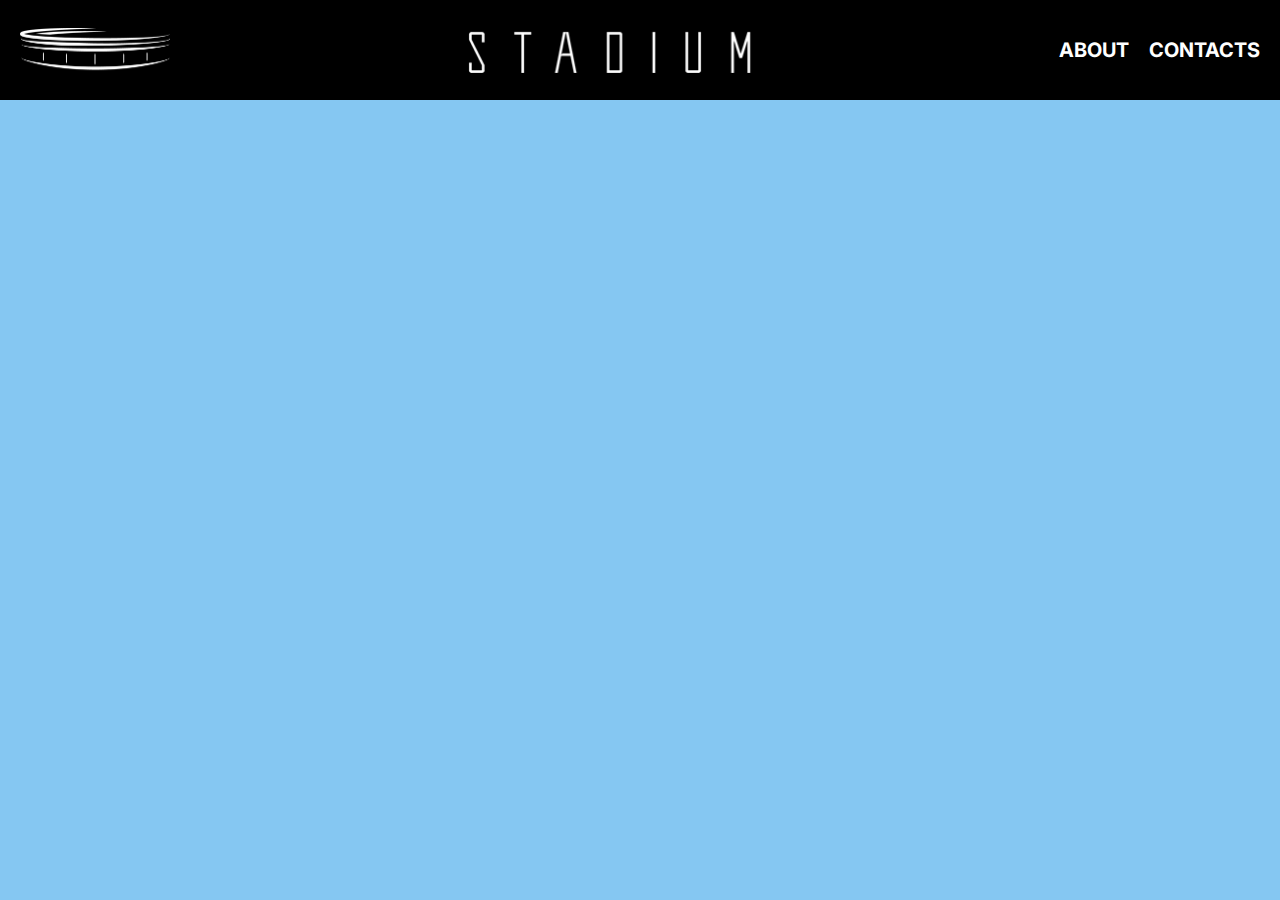
==== code/index.html @ 89558040 "v0.1" ====
<!DOCTYPE html>
<html lang="en">
<head>
    <meta charset="UTF-8">
    <meta name="viewport" content="width=device-width, initial-scale=1.0">

    <!-- CSS link -->
    <link rel="stylesheet" href="index.css">
    <link rel="stylesheet" href="structuredbar.css">

    <!-- google font -->
    <link rel="preconnect" href="https://fonts.googleapis.com">
    <link rel="preconnect" href="https://fonts.gstatic.com" crossorigin>
    <link href="https://fonts.googleapis.com/css2?family=Inter&display=swap" rel="stylesheet">

    <title>Landing Proget</title>

</head>
<body>

    <!-- HEADER + NAVBAR -->
    <header>
        <nav>
            <div class="wrapper">

                <!-- logo -->
                <div class="logo">
                    <img src="../images/stadium-logo.png" alt="Brand Logo">
                </div>

                <!-- brand name -->
                <div class="brand-name">
                    <img src="../images/stadium-title.png" alt="Brand Name">
                </div>

                <!-- menu -->
                <div class="menu">
                    <ul>
                        <li><a target="_blank" href="about.html">ABOUT</a></li>
                        <li><a target="_blank" href="contacts.html">CONTACTS</a></li>
                    </ul>

                </div>

            </div>
        </nav>   
    </header>
    
</body>
</html>
---- code/structuredbar.css ----
/* -- CSS Reset -- */

*{
    margin: 0;
    padding: 0;
    box-sizing: border-box;
}

/* link default */
a{
    text-decoration: none;
}

/* body default */
body{
    /* text */
    font-family: 'Inter', sans-serif;

    /* background */
    background-color: #85C7F2;
}



/* -- UTILITIES -- */

.wrapper{
    /* dimension */
    height: 100px;
    max-width: 1400px;
    margin: 0 auto;

    /* border */
    /* border: 2px solid black; */
}


/* -- HEADER + NAVBAR -- */


nav{
    /* background */
    background-color: #000;

    /* text */
    font-weight: bold;
    font-size: 20px;
    color: #D1D1D1;

}

nav .wrapper{
    /* margin and padding */
    padding-left: 20px;
    padding-right: 20px;

    /* display */
    display: flex;
    justify-content: space-between;
    align-items: center;
}

nav .logo img{
    /* dimesnion */
    height: 50px;
    width: 150px;
    /* margin */
    margin-top: 10px;
}

nav .brand-name img{
    /* dimesnion */
    height: 50px;
}

nav .menu ul{
    /* display */
    display: flex;
    gap: 20px;
}

nav .menu ul li{
    /* style */
    list-style: none; 
}


/* navbar menu-link style */
nav .menu ul li a{
    /* style */
    color: #FFF;
}

nav .menu ul li a:hover{
    color: #D1D1D1;
    text-decoration: underline;
}
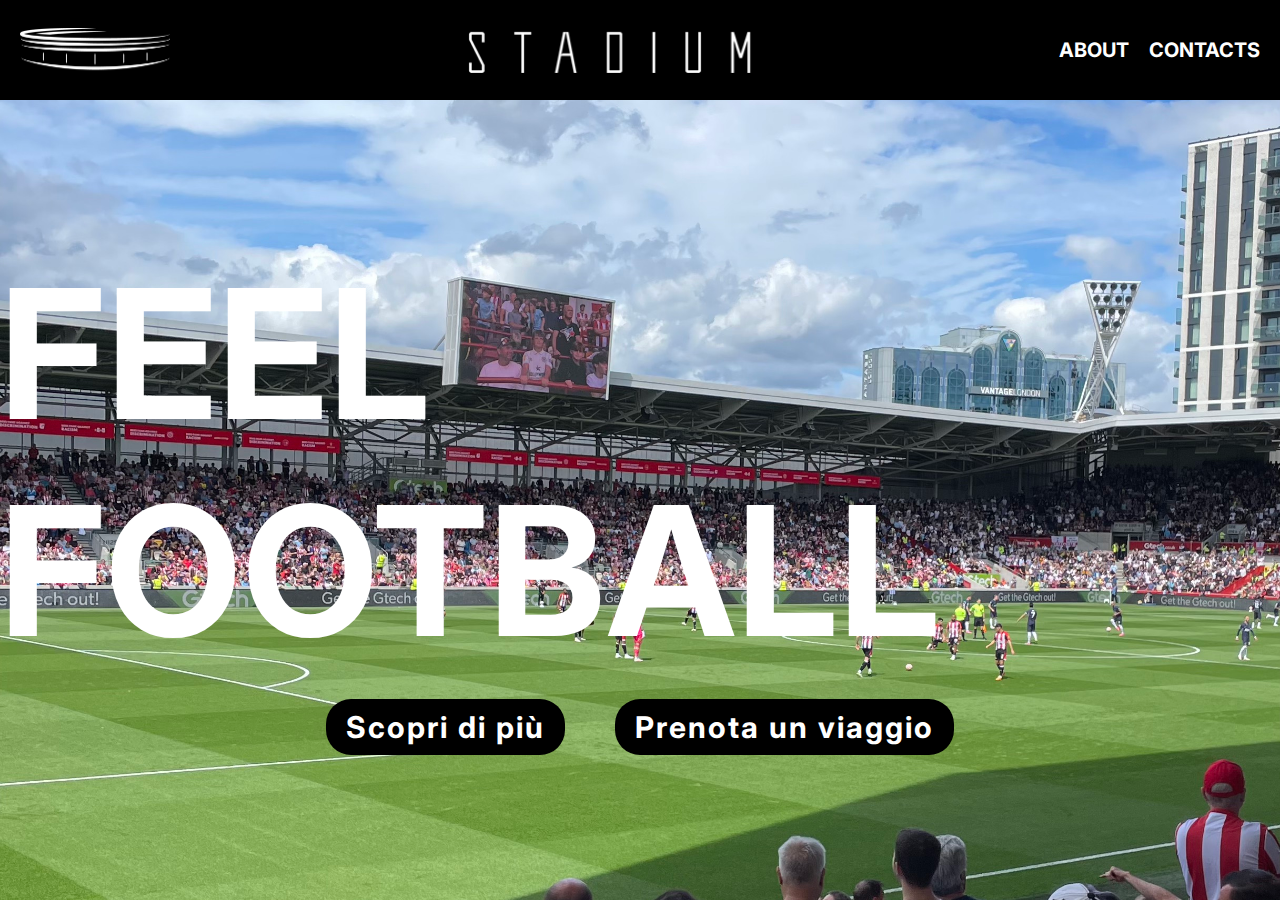
==== commit 325972c8: "v1.0" ====
--- a/code/index.html
+++ b/code/index.html
@@ -45,6 +45,27 @@
             </div>
         </nav>   
     </header>
+
+    <!-- JUMBO SECTION -->
+    <section class="jumbo">
+        <div class="CTA">
+
+            <!-- title -->
+            <h1>FEEL FOOTBALL</h1>
+            <!-- buttons -->
+            <div class="btns">
+                <div class="btn-type1">
+                    <a href="#discover-more">Scopri di più</a>
+                </div>
+                <div class="btn-type2">
+                    <a target="_blank" href="contacts.html">Prenota un viaggio</a>
+                </div>
+            </div>
+                
+        </div>
+    
+    </section>
+    
     
 </body>
 </html>--- a/code/index.css
+++ b/code/index.css
@@ -0,0 +1,46 @@
+/* -- JUMBO SECTION -- */
+.jumbo{
+    /* dimension */
+    height: calc(100vh - 100px);
+
+    /* display */
+    display: flex;
+    justify-content: center;
+    align-items: center;
+
+    /* text */
+    color: #FFF;
+    font-size: 90px;
+    font-weight: bolder;
+    letter-spacing: 2px;
+    
+
+    /* background */
+    background-image: url("../images/jumbo-background.jpeg");
+    background-position: center;
+    background-repeat: no-repeat;
+    background-size: cover;
+
+}
+
+.jumbo .CTA{
+
+    /* display */
+    display: flex;
+    justify-content: center;
+    align-items: center;
+    flex-direction: column;
+    gap: 20px;
+
+}
+
+.jumbo .CTA .btns .btn-type1, .jumbo .CTA .btns .btn-type2{
+    /* animation */
+    transition: transform .2s;
+}
+
+.jumbo .CTA .btns .btn-type1:hover, .jumbo .CTA .btns .btn-type2:hover{
+    background-color: #000;
+    transform: scale(1.2);
+}
+
--- a/code/structuredbar.css
+++ b/code/structuredbar.css
@@ -9,6 +9,7 @@
 /* link default */
 a{
     text-decoration: none;
+    color: #FFF;
 }
 
 /* body default */
@@ -17,7 +18,7 @@
     font-family: 'Inter', sans-serif;
 
     /* background */
-    background-color: #85C7F2;
+    background-color: #DBDBDB;
 }
 
 
@@ -26,7 +27,6 @@
 
 .wrapper{
     /* dimension */
-    height: 100px;
     max-width: 1400px;
     margin: 0 auto;
 
@@ -34,22 +34,55 @@
     /* border: 2px solid black; */
 }
 
+.btns{
+    /* display */
+    display: flex;
+    justify-content: center;
+    align-items: center;
+    gap: 50px;
+}
+
+.btn-type1, .btn-type2{
+    /* margin + padding */
+    padding: 10px 20px;
+
+    /* text */
+    font-size: 30px;
+    font-weight: bold;
+    color: #FFF;
+
+    /* background */
+    background-color: #000;
+
+    /* style */
+    border-radius: 25px;
+    cursor: pointer;
+
+    
+}
+
 
 /* -- HEADER + NAVBAR -- */
 
 
 nav{
+    /* dimension */
+    height: 100px;
+
     /* background */
     background-color: #000;
 
     /* text */
     font-weight: bold;
     font-size: 20px;
-    color: #D1D1D1;
+    color: #FFF;
 
 }
 
 nav .wrapper{
+    /* dimension */
+    height: 100px;
+
     /* margin and padding */
     padding-left: 20px;
     padding-right: 20px;
@@ -89,6 +122,7 @@
 nav .menu ul li a{
     /* style */
     color: #FFF;
+
 }
 
 nav .menu ul li a:hover{
@@ -100,3 +134,5 @@
 
 
 
+
+
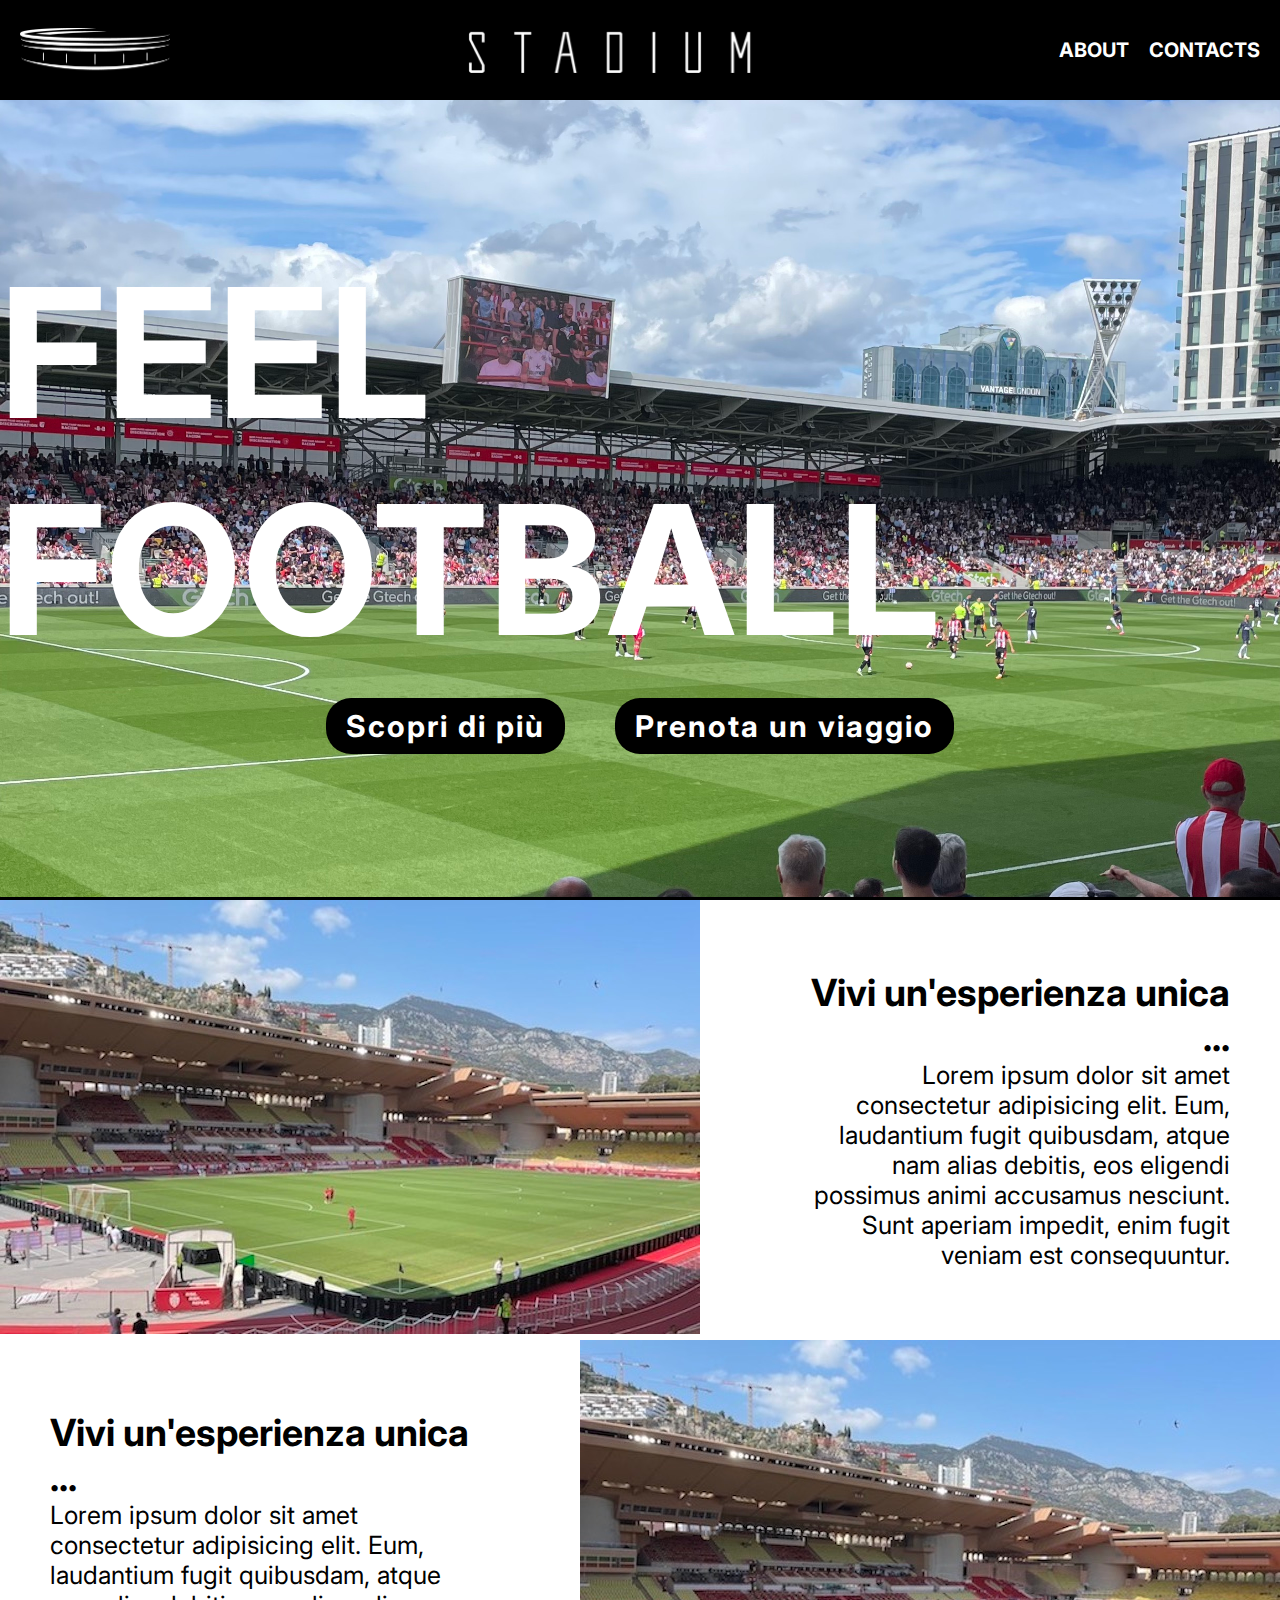
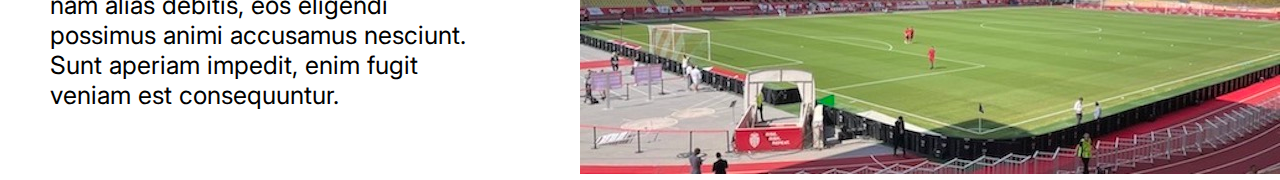
==== commit 114c472c: "v2.0" ====
--- a/code/index.html
+++ b/code/index.html
@@ -5,8 +5,8 @@
     <meta name="viewport" content="width=device-width, initial-scale=1.0">
 
     <!-- CSS link -->
+    <link rel="stylesheet" href="structuredbar.css">
     <link rel="stylesheet" href="index.css">
-    <link rel="stylesheet" href="structuredbar.css">
 
     <!-- google font -->
     <link rel="preconnect" href="https://fonts.googleapis.com">
@@ -65,6 +65,41 @@
         </div>
     
     </section>
+
+    <!-- SECTION 1 -->
+    <section class="sec-1">
+        <div class="wrapper">
+            <!-- image -->
+            <div class="img">
+                <img src="../images/img-sec1.jpeg" alt="Stade Louis II, Monaco">
+            </div>
+            <!-- text -->
+            <div class="txt">
+                <h2>Vivi un'esperienza unica ...</h2>
+                Lorem ipsum dolor sit amet consectetur adipisicing elit. Eum, laudantium fugit quibusdam, atque nam alias debitis, eos eligendi possimus animi accusamus nesciunt. Sunt aperiam impedit, enim fugit veniam est consequuntur.
+                
+            </div>
+        </div>
+    </section>
+
+    <!-- SECTION 2 -->
+    <section class="sec-2">
+        <div class="wrapper">
+            <!-- image -->
+            <div class="img">
+                <img src="../images/img-sec1.jpeg" alt="Stade Louis II, Monaco">
+            </div>
+            <!-- text -->
+            <div class="txt">
+                <h2>Vivi un'esperienza unica ...</h2>
+                Lorem ipsum dolor sit amet consectetur adipisicing elit. Eum, laudantium fugit quibusdam, atque nam alias debitis, eos eligendi possimus animi accusamus nesciunt. Sunt aperiam impedit, enim fugit veniam est consequuntur.
+                
+            </div>
+        </div>
+    </section>
+    
+
+
     
     
 </body>
--- a/code/structuredbar.css
+++ b/code/structuredbar.css
@@ -22,7 +22,6 @@
 }
 
 
-
 /* -- UTILITIES -- */
 
 .wrapper{
@@ -33,6 +32,7 @@
     /* border */
     /* border: 2px solid black; */
 }
+
 
 .btns{
     /* display */
@@ -136,3 +136,5 @@
 
 
 
+
+
--- a/code/index.css
+++ b/code/index.css
@@ -1,7 +1,7 @@
 /* -- JUMBO SECTION -- */
 .jumbo{
     /* dimension */
-    height: calc(100vh - 100px);
+    height: calc(100vh - 100px); 
 
     /* display */
     display: flex;
@@ -20,6 +20,9 @@
     background-position: center;
     background-repeat: no-repeat;
     background-size: cover;
+
+    /* border */
+    border-bottom: 3px solid black;
 
 }
 
@@ -44,3 +47,37 @@
     transform: scale(1.2);
 }
 
+
+/* -- SECTION 1 -- */
+.sec-1 .wrapper, .sec-2 .wrapper{
+
+    /* display */
+    display: flex;
+    justify-content: space-between;
+    align-items: center;
+    gap: 50px;
+
+    /* background */
+    background-color: #FFF;
+
+    /* text */
+    font-size: 25px;
+
+}
+
+.sec-1 .wrapper .txt{
+    text-align: end;
+}
+
+.sec-1 .wrapper .txt, .sec-2 .wrapper .txt{
+    padding-right: 50px;
+    padding-left: 50px;
+}
+
+.sec-2 .wrapper{
+    /* display */
+    flex-direction: row-reverse;
+}
+
+
+
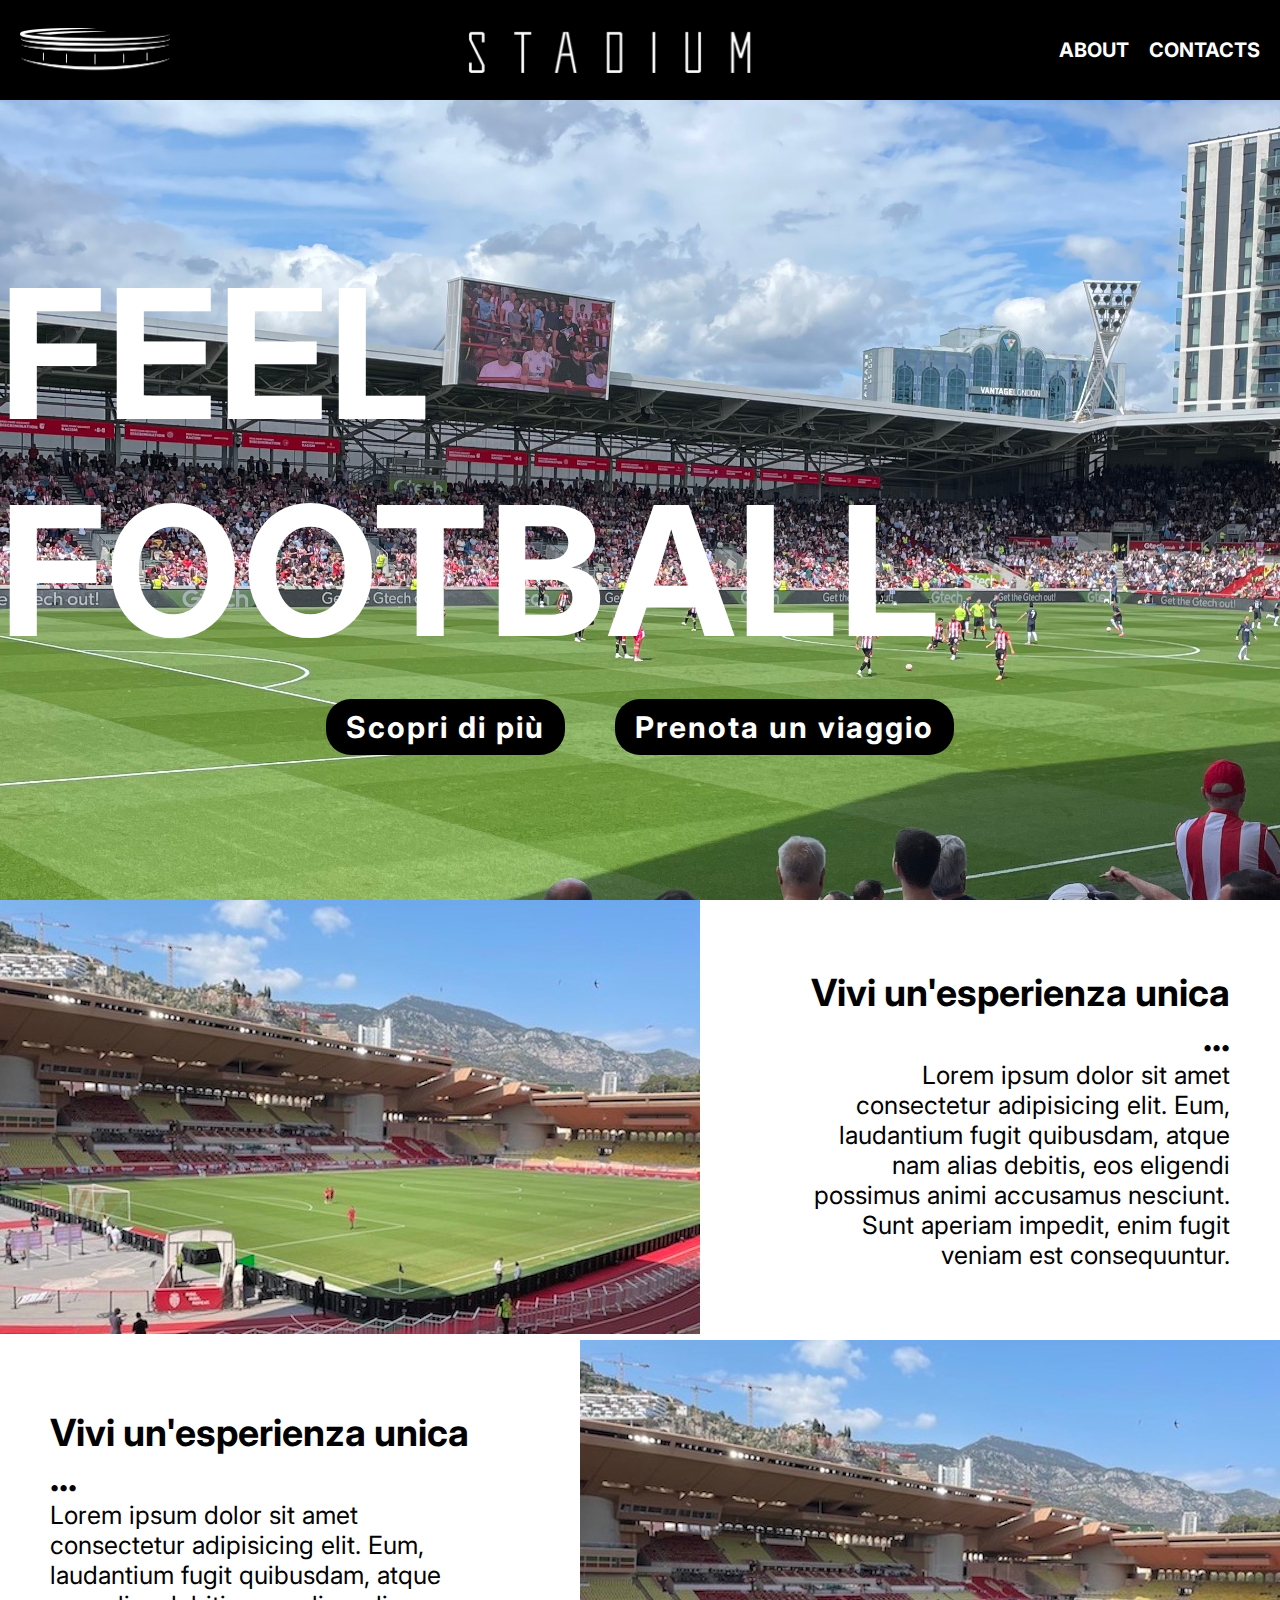
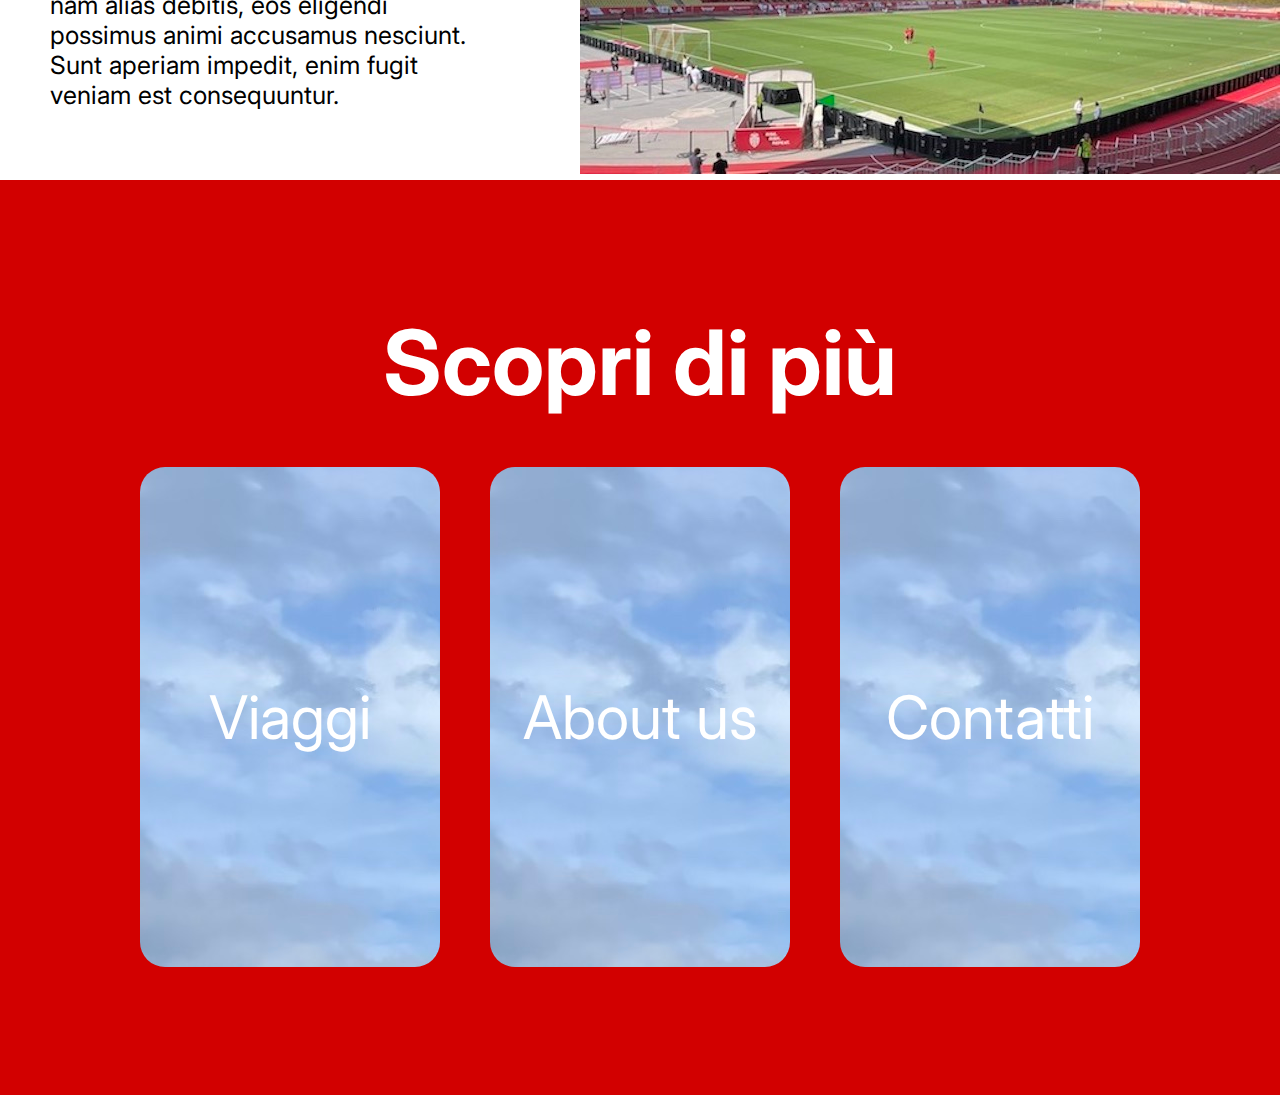
==== commit 886ec961: "v2.1" ====
--- a/code/index.html
+++ b/code/index.html
@@ -97,6 +97,22 @@
             </div>
         </div>
     </section>
+
+    <!-- DISCOVER MORE -->
+    <section id="discover-more">
+        <div class="wrapper">
+            <!-- title -->
+            <h2>Scopri di più</h2>
+            <!-- selection menu -->
+            <div class="menu">
+                <ul>
+                    <li><div class="btn-type3 box-1"><a href="">Viaggi</a></div></li>
+                    <li><div class="btn-type3 box-2"><a target="_blank" href="about.html">About us</a></div></li>
+                    <li><div class="btn-type3 box-3"><a target="_blank" href="contacts.html">Contatti</a></div></li>
+                </ul>
+            </div>
+        </div>
+    </section>
     
 
 
--- a/code/structuredbar.css
+++ b/code/structuredbar.css
@@ -57,9 +57,28 @@
     /* style */
     border-radius: 25px;
     cursor: pointer;
-
     
 }
+
+.btn-type3{
+    /* dimension */
+    height: 500px;
+    width: 300px;
+
+
+    /* display */
+    display: flex;
+    justify-content: center;
+    align-items: center;
+
+
+
+    /* style */
+    border-radius: 25px;
+    cursor: pointer;
+
+}
+
 
 
 /* -- HEADER + NAVBAR -- */
@@ -102,7 +121,7 @@
 }
 
 nav .brand-name img{
-    /* dimesnion */
+    /* dimension */
     height: 50px;
 }
 
--- a/code/index.css
+++ b/code/index.css
@@ -21,8 +21,6 @@
     background-repeat: no-repeat;
     background-size: cover;
 
-    /* border */
-    border-bottom: 3px solid black;
 
 }
 
@@ -48,7 +46,7 @@
 }
 
 
-/* -- SECTION 1 -- */
+/* -- SECTION  -- */
 .sec-1 .wrapper, .sec-2 .wrapper{
 
     /* display */
@@ -80,4 +78,70 @@
 }
 
 
+/* -- DISCOVER-MORE -- */
+#discover-more .wrapper{
+    /* display */
+    display: flex;
+    align-items: center;
+    justify-content: center;
+    flex-direction: column;
 
+    /* background */
+    background-color: #D20000;
+
+    /* text */
+    font-size: 60px;
+    color: #FFF;
+
+    /* padding */
+    padding-top: 10%;
+    padding-bottom: 10%;
+    gap: 50px;
+
+}
+
+#discover-more .menu ul{
+    /* display */
+    display: flex;
+    gap: 50px;
+}
+
+#discover-more .menu ul li{
+    list-style: none;
+}
+
+#discover-more .btn-type3{
+    /* style */
+    transition: transform .2s;
+}
+
+#discover-more .btn-type3 a{
+    /* dimension */
+    height: 100%;
+    width: 100%;
+
+    /* display */
+    display: flex;
+    align-items: center;
+    justify-content: center;
+}
+
+#discover-more .btn-type3:hover{
+    transform: scale(1.05);
+}
+
+#discover-more .box-1{
+    /* background */
+    background-image: url("../images/jumbo-background.jpeg");
+}
+#discover-more .box-2{
+    /* background */
+    background-image: url("../images/jumbo-background.jpeg");
+}
+#discover-more .box-3{
+    /* background */
+    background-image: url("../images/jumbo-background.jpeg");
+}
+
+
+
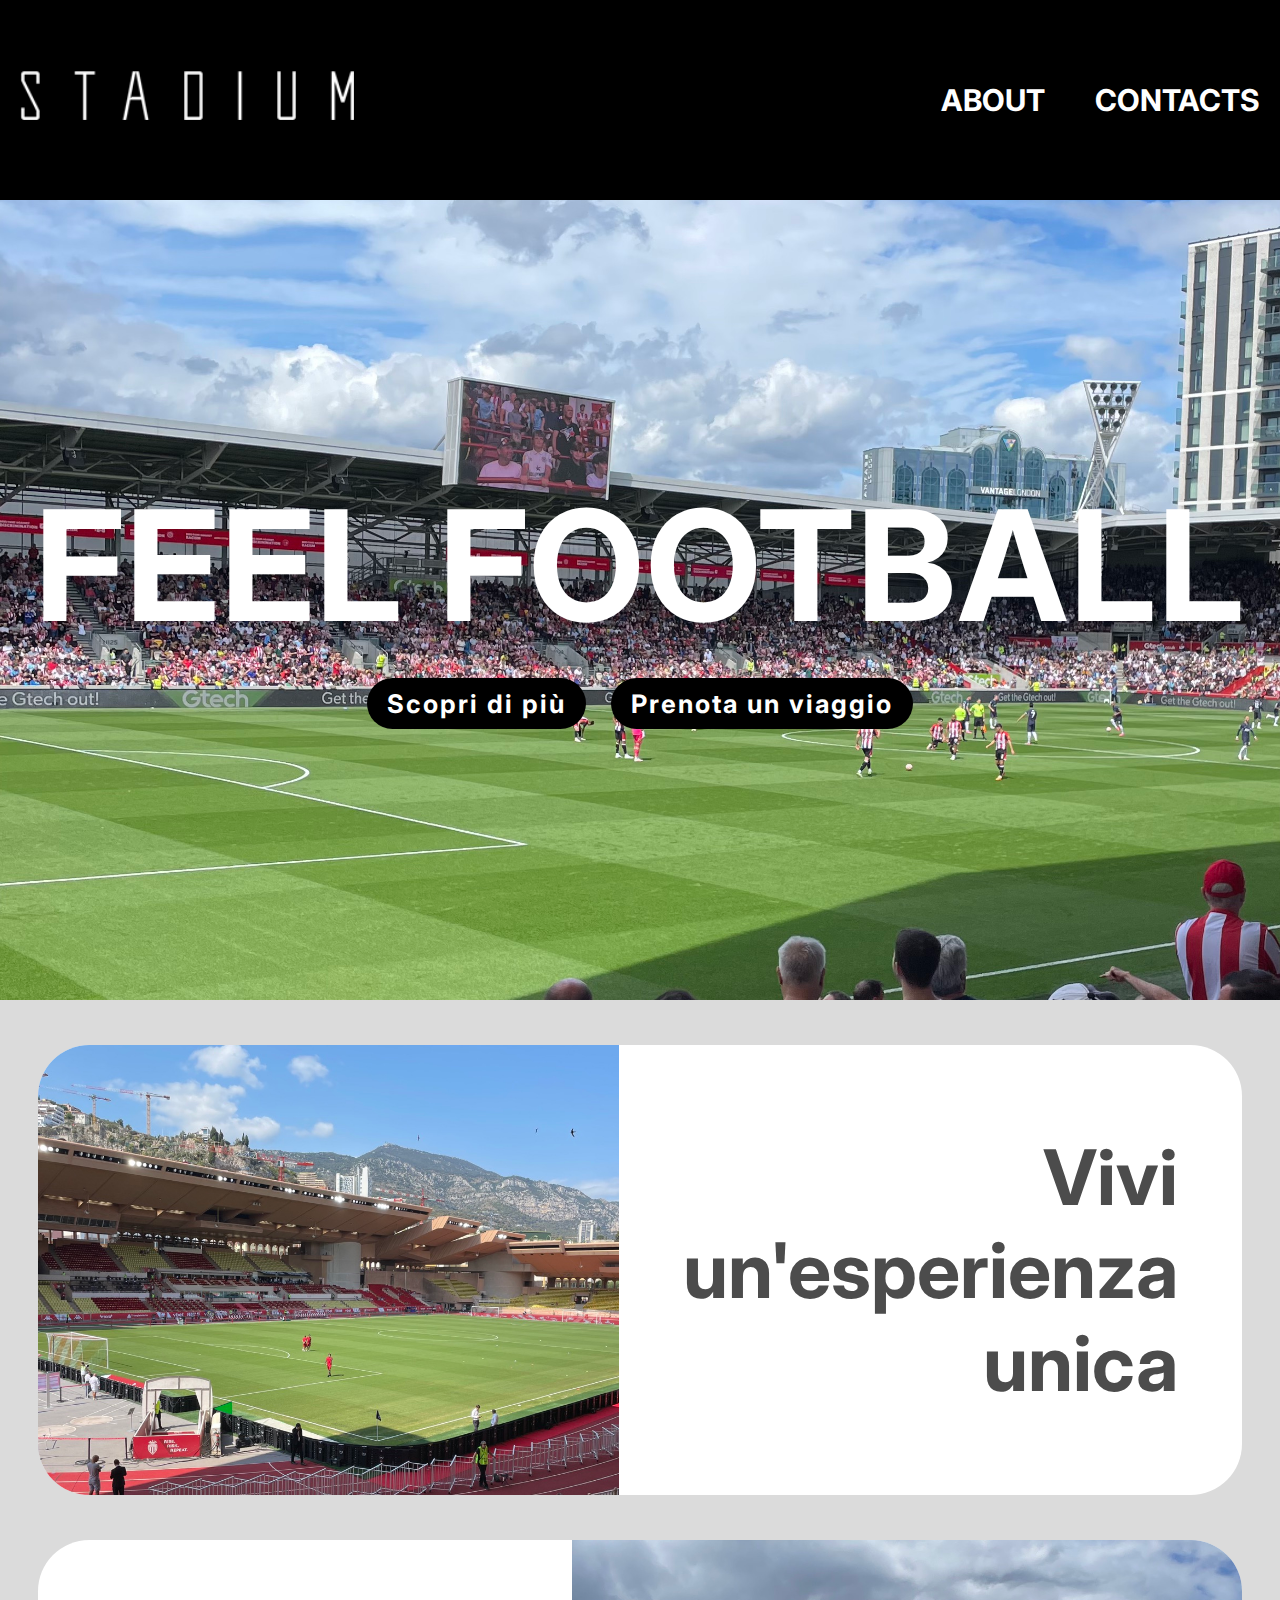
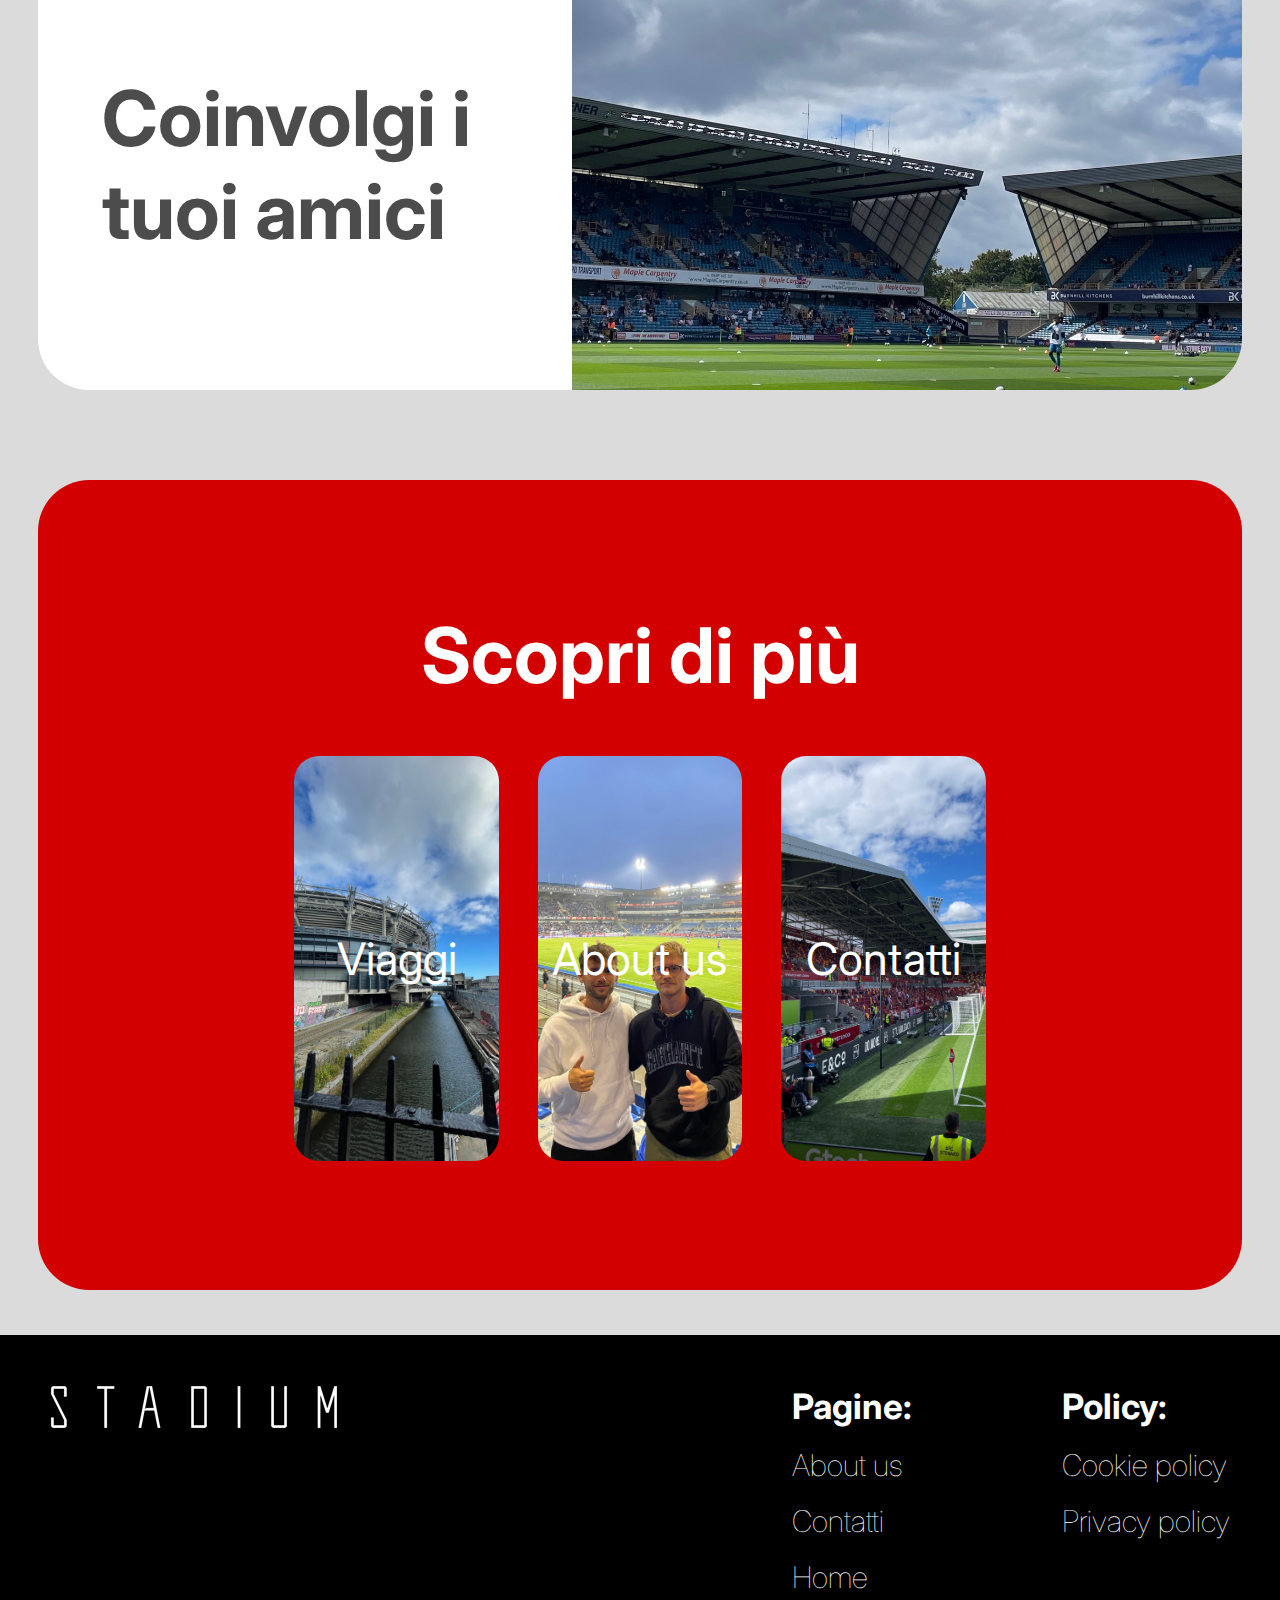
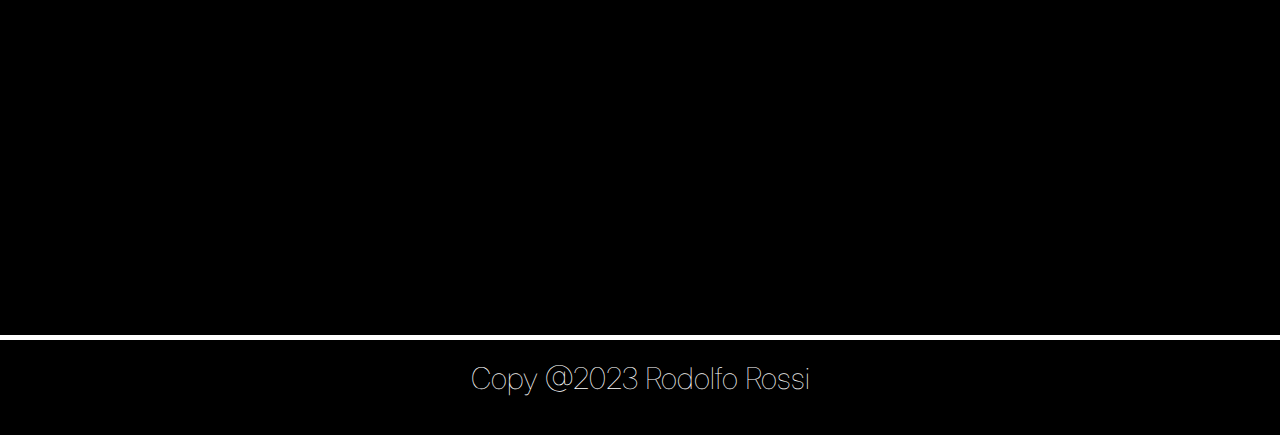
==== commit c902343d: "v2.2" ====
--- a/code/index.html
+++ b/code/index.html
@@ -24,9 +24,9 @@
             <div class="wrapper">
 
                 <!-- logo -->
-                <div class="logo">
+                <!-- <div class="logo">
                     <img src="../images/stadium-logo.png" alt="Brand Logo">
-                </div>
+                </div> -->
 
                 <!-- brand name -->
                 <div class="brand-name">
@@ -57,7 +57,7 @@
                 <div class="btn-type1">
                     <a href="#discover-more">Scopri di più</a>
                 </div>
-                <div class="btn-type2">
+                <div class="btn-type1">
                     <a target="_blank" href="contacts.html">Prenota un viaggio</a>
                 </div>
             </div>
@@ -71,12 +71,11 @@
         <div class="wrapper">
             <!-- image -->
             <div class="img">
-                <img src="../images/img-sec1.jpeg" alt="Stade Louis II, Monaco">
+                <a href="">Stade Louis II</a>
             </div>
             <!-- text -->
             <div class="txt">
-                <h2>Vivi un'esperienza unica ...</h2>
-                Lorem ipsum dolor sit amet consectetur adipisicing elit. Eum, laudantium fugit quibusdam, atque nam alias debitis, eos eligendi possimus animi accusamus nesciunt. Sunt aperiam impedit, enim fugit veniam est consequuntur.
+                <h2>Vivi un'esperienza unica</h2>
                 
             </div>
         </div>
@@ -87,13 +86,12 @@
         <div class="wrapper">
             <!-- image -->
             <div class="img">
-                <img src="../images/img-sec1.jpeg" alt="Stade Louis II, Monaco">
+                <a href="">The den</a>
             </div>
             <!-- text -->
             <div class="txt">
-                <h2>Vivi un'esperienza unica ...</h2>
-                Lorem ipsum dolor sit amet consectetur adipisicing elit. Eum, laudantium fugit quibusdam, atque nam alias debitis, eos eligendi possimus animi accusamus nesciunt. Sunt aperiam impedit, enim fugit veniam est consequuntur.
-                
+                <h2>Coinvolgi i tuoi amici</h2>
+               
             </div>
         </div>
     </section>
@@ -113,6 +111,43 @@
             </div>
         </div>
     </section>
+
+    <!-- FOOTER -->
+    <footer>
+        <!-- footer -->
+        <div class="foot">
+            <div class="wrapper">
+                <!-- logo -->
+                <div class="logo">
+                    <img src="../images/stadium-title.png" alt="Brand name">
+                </div>
+                <!-- links -->
+                <div class="menu">
+                    <div class="link">
+                        <h3>Pagine:</h3>
+                        <ul>
+                            <li><a target="_blank" href="about.html">About us</a></li>
+                            <li><a target="_blank" href="contacts.html">Contatti</a></li>
+                            <li><a target="_blank" href="">Home</a></li>
+                        </ul>
+                    </div>
+
+                    <div class="policy">
+                        <h3>Policy:</h3>
+                        <ul>
+                            <li>Cookie policy</li>
+                            <li>Privacy policy</li>
+                        </ul>
+                    </div>
+
+                </div>
+
+            </div>
+        </div>
+
+        <!-- copyright -->
+        <div class="copyright">Copy @2023 Rodolfo Rossi</div>
+    </footer>
     
 
 
--- a/code/structuredbar.css
+++ b/code/structuredbar.css
@@ -26,7 +26,7 @@
 
 .wrapper{
     /* dimension */
-    max-width: 1400px;
+    max-width: 2400px;
     margin: 0 auto;
 
     /* border */
@@ -39,43 +39,48 @@
     display: flex;
     justify-content: center;
     align-items: center;
-    gap: 50px;
-}
-
-.btn-type1, .btn-type2{
+    gap: 2vw;
+}
+
+.btn-type1 {
     /* margin + padding */
     padding: 10px 20px;
 
     /* text */
-    font-size: 30px;
+    font-size: 2vw;
     font-weight: bold;
     color: #FFF;
 
     /* background */
     background-color: #000;
+
+    /* style */
+    border-radius: 2vw;
+    cursor: pointer;
+    
+}
+
+.btn-type1:hover{
+    transform: scale(1.1);
+    background-color: #D20000;
+}
+
+.btn-type3{
+    /* dimension */
+    height: 45vh;
+    width: 16vw;
+
+
+    /* display */
+    display: flex;
+    justify-content: center;
+    align-items: center;
+
+
 
     /* style */
     border-radius: 25px;
     cursor: pointer;
-    
-}
-
-.btn-type3{
-    /* dimension */
-    height: 500px;
-    width: 300px;
-
-
-    /* display */
-    display: flex;
-    justify-content: center;
-    align-items: center;
-
-
-
-    /* style */
-    border-radius: 25px;
-    cursor: pointer;
 
 }
 
@@ -86,21 +91,21 @@
 
 nav{
     /* dimension */
-    height: 100px;
+    height: 200px;
 
     /* background */
     background-color: #000;
 
     /* text */
     font-weight: bold;
-    font-size: 20px;
+    font-size: 40px;
     color: #FFF;
 
 }
 
 nav .wrapper{
     /* dimension */
-    height: 100px;
+    height: 200px;
 
     /* margin and padding */
     padding-left: 20px;
@@ -117,23 +122,32 @@
     height: 50px;
     width: 150px;
     /* margin */
+    margin-right: auot;
     margin-top: 10px;
 }
 
 nav .brand-name img{
     /* dimension */
     height: 50px;
+    /* margin */
+    margin-right: auto;
+    margin-left: auto;
 }
 
 nav .menu ul{
     /* display */
     display: flex;
-    gap: 20px;
+    gap: 50px;
+
+    /* margin */
+    margin-left: auto;
 }
 
 nav .menu ul li{
     /* style */
     list-style: none; 
+    /* text */
+    font-size: 30px;
 }
 
 
@@ -149,11 +163,75 @@
     text-decoration: underline;
 }
 
-
-
-
-
-
-
-
-
+/* -- FOOTER -- */
+footer{
+
+    /* dimension */
+    height: 700px;
+
+    /* background */
+    background-color: black;
+
+    /* text */
+    color: #FFF;
+    font-size: 30px;
+    font-weight: lighter;
+}
+
+footer .foot{
+    border-bottom: 5px solid #FFF;
+}
+
+
+footer .wrapper{
+    /* dimension */
+    height: 600px;
+    /* margin + padding */
+    padding: 50px;
+    /* display */
+    display: flex;
+    justify-content: space-between;
+
+}
+
+.foot ul li {
+    list-style: none;
+    margin-top: 20px;
+}
+
+.foot .logo .img{
+    /* dimension */
+    height: 50px;
+}
+
+.foot .menu {
+    /* display */
+    display: flex;
+    justify-content: end;
+    gap: 150px;
+}
+
+footer .copyright{
+
+    /* margin + padding */
+    margin: 20px;
+
+    /* text */
+    font-weight: lighter;
+
+    /* display */
+    display: flex;
+    justify-content: center;
+    align-items: center;
+
+
+
+}
+
+
+
+
+
+
+
+
--- a/code/index.css
+++ b/code/index.css
@@ -10,7 +10,7 @@
 
     /* text */
     color: #FFF;
-    font-size: 90px;
+    font-size: 6vw;
     font-weight: bolder;
     letter-spacing: 2px;
     
@@ -35,41 +35,142 @@
 
 }
 
-.jumbo .CTA .btns .btn-type1, .jumbo .CTA .btns .btn-type2{
+.jumbo .CTA .btns .btn-type1{
     /* animation */
     transition: transform .2s;
 }
 
-.jumbo .CTA .btns .btn-type1:hover, .jumbo .CTA .btns .btn-type2:hover{
-    background-color: #000;
-    transform: scale(1.2);
-}
-
 
 /* -- SECTION  -- */
+.sec-1{
+    /* margin+padding */
+    padding-top: 5vh;
+    padding-right: 3vw;
+    padding-left: 3vw;
+    padding-bottom: 5vh;
+
+}
+
+
 .sec-1 .wrapper, .sec-2 .wrapper{
 
-    /* display */
-    display: flex;
-    justify-content: space-between;
-    align-items: center;
-    gap: 50px;
+    /* dimension */
+    height: 50vh;
+
+    /* margin + padding */
+    /* padding: 50px; */
+
+
+    /* display */
+    display: flex;
+    justify-content: center;
+    align-items: center;
+
+    /* text */
+    font-size: 25px;
 
     /* background */
     background-color: #FFF;
 
-    /* text */
-    font-size: 25px;
-
+    /* style */
+    border-radius: 4vw;
+
+}
+
+.sec-1 .img{
+    /* dimension */
+    height: 100%;
+    width: 100%;
+
+    /* background */
+    background-image: url("../images/img-sec1.jpeg");
+    background-repeat: no-repeat;
+    background-size: cover;
+    background-position: center;
+
+    /* display */
+    display: flex;
+    justify-content: center;
+    align-items: center;
+
+    /* text */
+    font-size: 5vw;
+
+    /* style */
+    border-top-left-radius: 4vw;
+    border-bottom-left-radius: 4vw; 
+    
+    /* animation */
+
+    
+}
+
+.sec-1 .img:hover, .sec-2 .img:hover{
+    filter: brightness(50%);
 }
 
 .sec-1 .wrapper .txt{
+    /* text */
     text-align: end;
 }
 
+.sec-1 .wrapper .txt h2, .sec-2 .wrapper .txt h2{
+    /* text */
+    font-size: 6vw;
+    color: #4C4C4C;
+
+}
+
 .sec-1 .wrapper .txt, .sec-2 .wrapper .txt{
-    padding-right: 50px;
-    padding-left: 50px;
+    padding-right: 5vw;
+    padding-left: 5vw;
+}
+
+.sec-1 .wrapper .img a, .sec-2 .wrapper .img a{
+    /* dimension */
+    height: 100%;
+    width: 100%;
+    
+    /* display */
+    display: none;
+
+}
+
+.sec-1 .wrapper .img:hover a, .sec-2 .wrapper .img:hover a{
+    display: flex;
+    justify-content: center;
+    align-items: center;
+}
+
+.sec-2{
+    padding-bottom: 5vh;
+    padding-right: 3vw;
+    padding-left: 3vw;
+}
+
+.sec-2 .img{
+    /* dimension */
+    height: 100%;
+    width: 100%;
+
+    /* background */
+    background-image: url("../images/img-sec2.jpeg");
+    background-repeat: no-repeat;
+    background-size: cover;
+    background-position: center;
+
+    /* display */
+    display: flex;
+    justify-content: center;
+    align-items: center;
+ 
+    /* text */
+    font-size: 5vw;
+ 
+
+    /* style */
+    border-top-right-radius: 4vw;
+    border-bottom-right-radius: 4vw; 
 }
 
 .sec-2 .wrapper{
@@ -78,8 +179,26 @@
 }
 
 
+
 /* -- DISCOVER-MORE -- */
+
+#discover-more{
+    /* dimension */
+    height: 100vh;
+
+    /* margin + padding */
+    padding-top: 5vh;
+    padding-bottom: 5vh;
+    padding-right: 3vw;
+    padding-left: 3vw;
+
+}
+
 #discover-more .wrapper{
+
+    /* dimension */
+    height: 90vh;
+
     /* display */
     display: flex;
     align-items: center;
@@ -90,20 +209,23 @@
     background-color: #D20000;
 
     /* text */
-    font-size: 60px;
+    font-size: 4vw;
     color: #FFF;
 
     /* padding */
     padding-top: 10%;
     padding-bottom: 10%;
-    gap: 50px;
+    gap: 6vh;
+
+    /* style */
+    border-radius: 4vw;
 
 }
 
 #discover-more .menu ul{
     /* display */
     display: flex;
-    gap: 50px;
+    gap: 3vw;
 }
 
 #discover-more .menu ul li{
@@ -124,6 +246,9 @@
     display: flex;
     align-items: center;
     justify-content: center;
+
+    /* text */
+    font-size: 3.5vw;
 }
 
 #discover-more .btn-type3:hover{
@@ -132,16 +257,25 @@
 
 #discover-more .box-1{
     /* background */
-    background-image: url("../images/jumbo-background.jpeg");
+    background-image: url("../images/img-home.jpeg");
+    background-repeat: no-repeat;
+    background-position: center;
+    background-size: cover;
 }
 #discover-more .box-2{
     /* background */
-    background-image: url("../images/jumbo-background.jpeg");
+    background-image: url("../images/img-aboutus.jpeg");
+    background-repeat: no-repeat;
+    background-position: center;
+    background-size: cover;
 }
 #discover-more .box-3{
     /* background */
-    background-image: url("../images/jumbo-background.jpeg");
-}
-
-
-
+    background-image: url("../images/img-contacts.jpeg");
+    background-repeat: no-repeat;
+    background-position: center;
+    background-size: cover;
+}
+
+
+
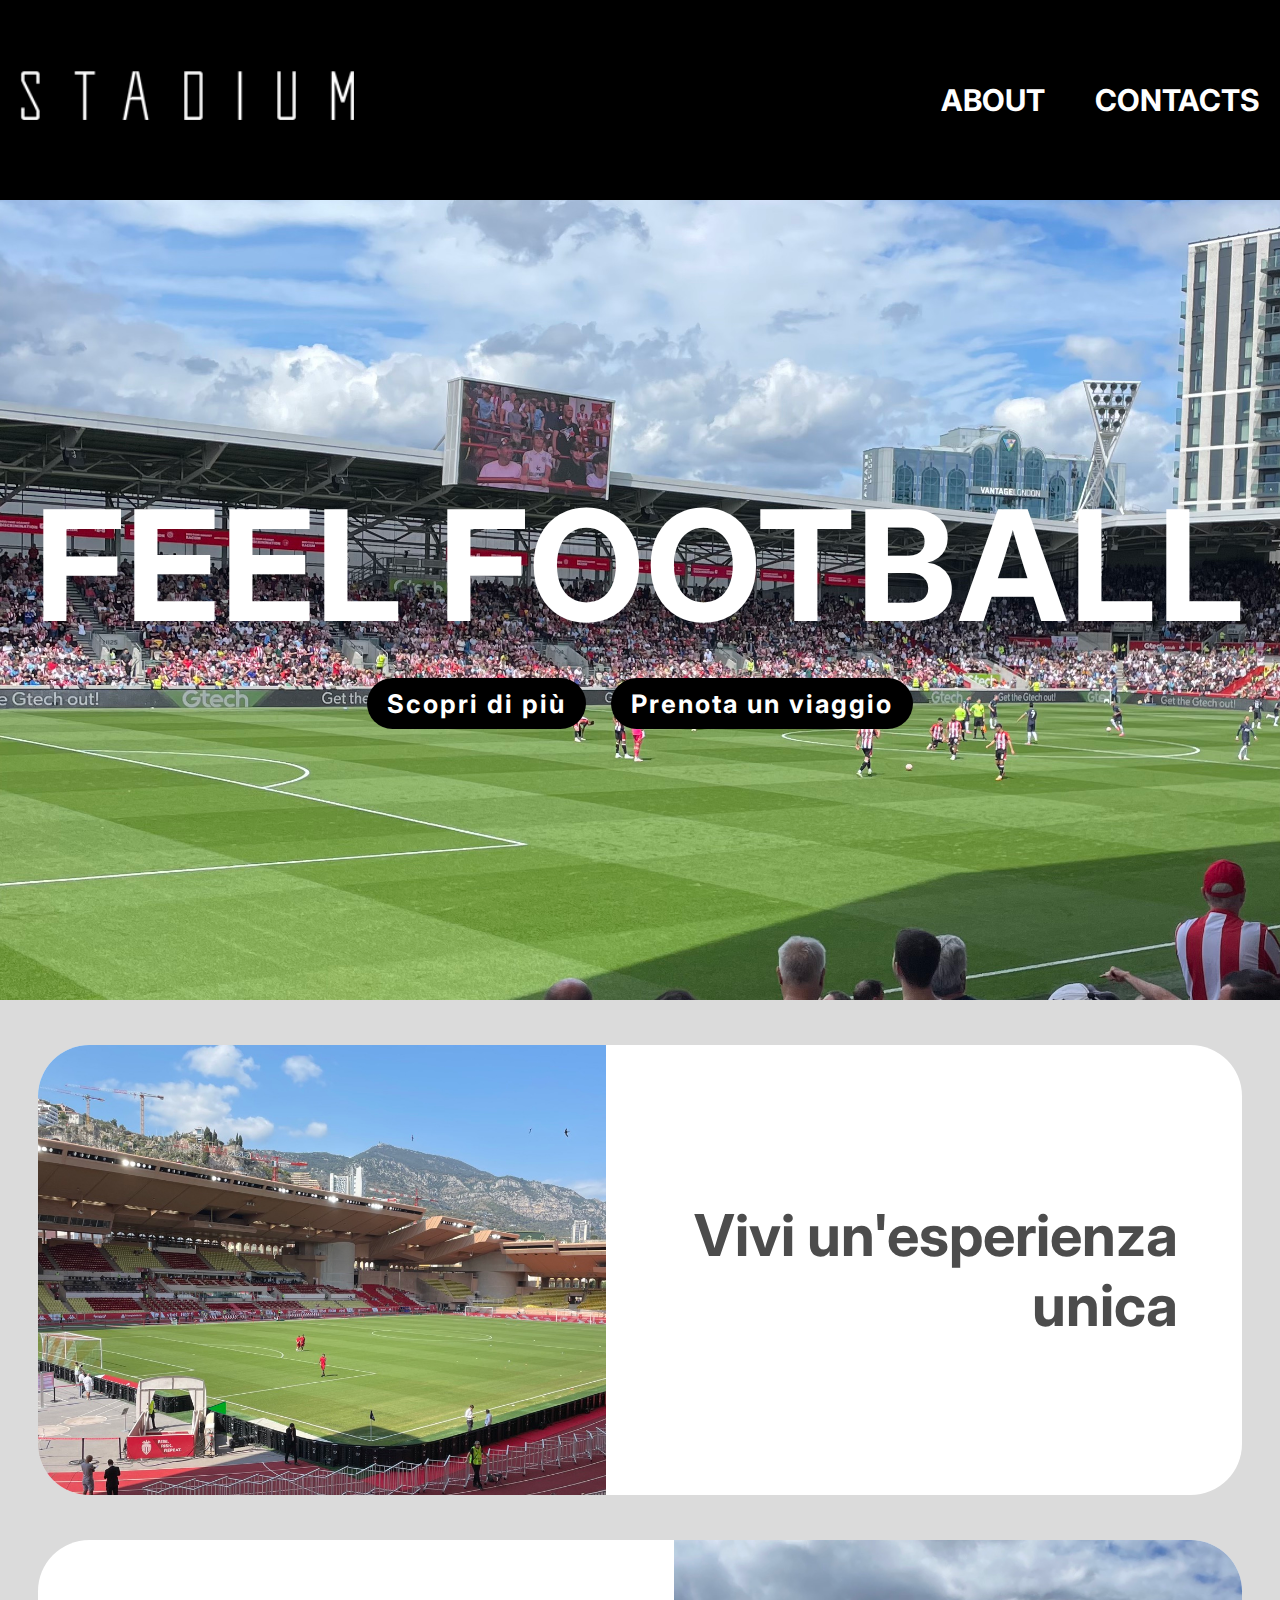
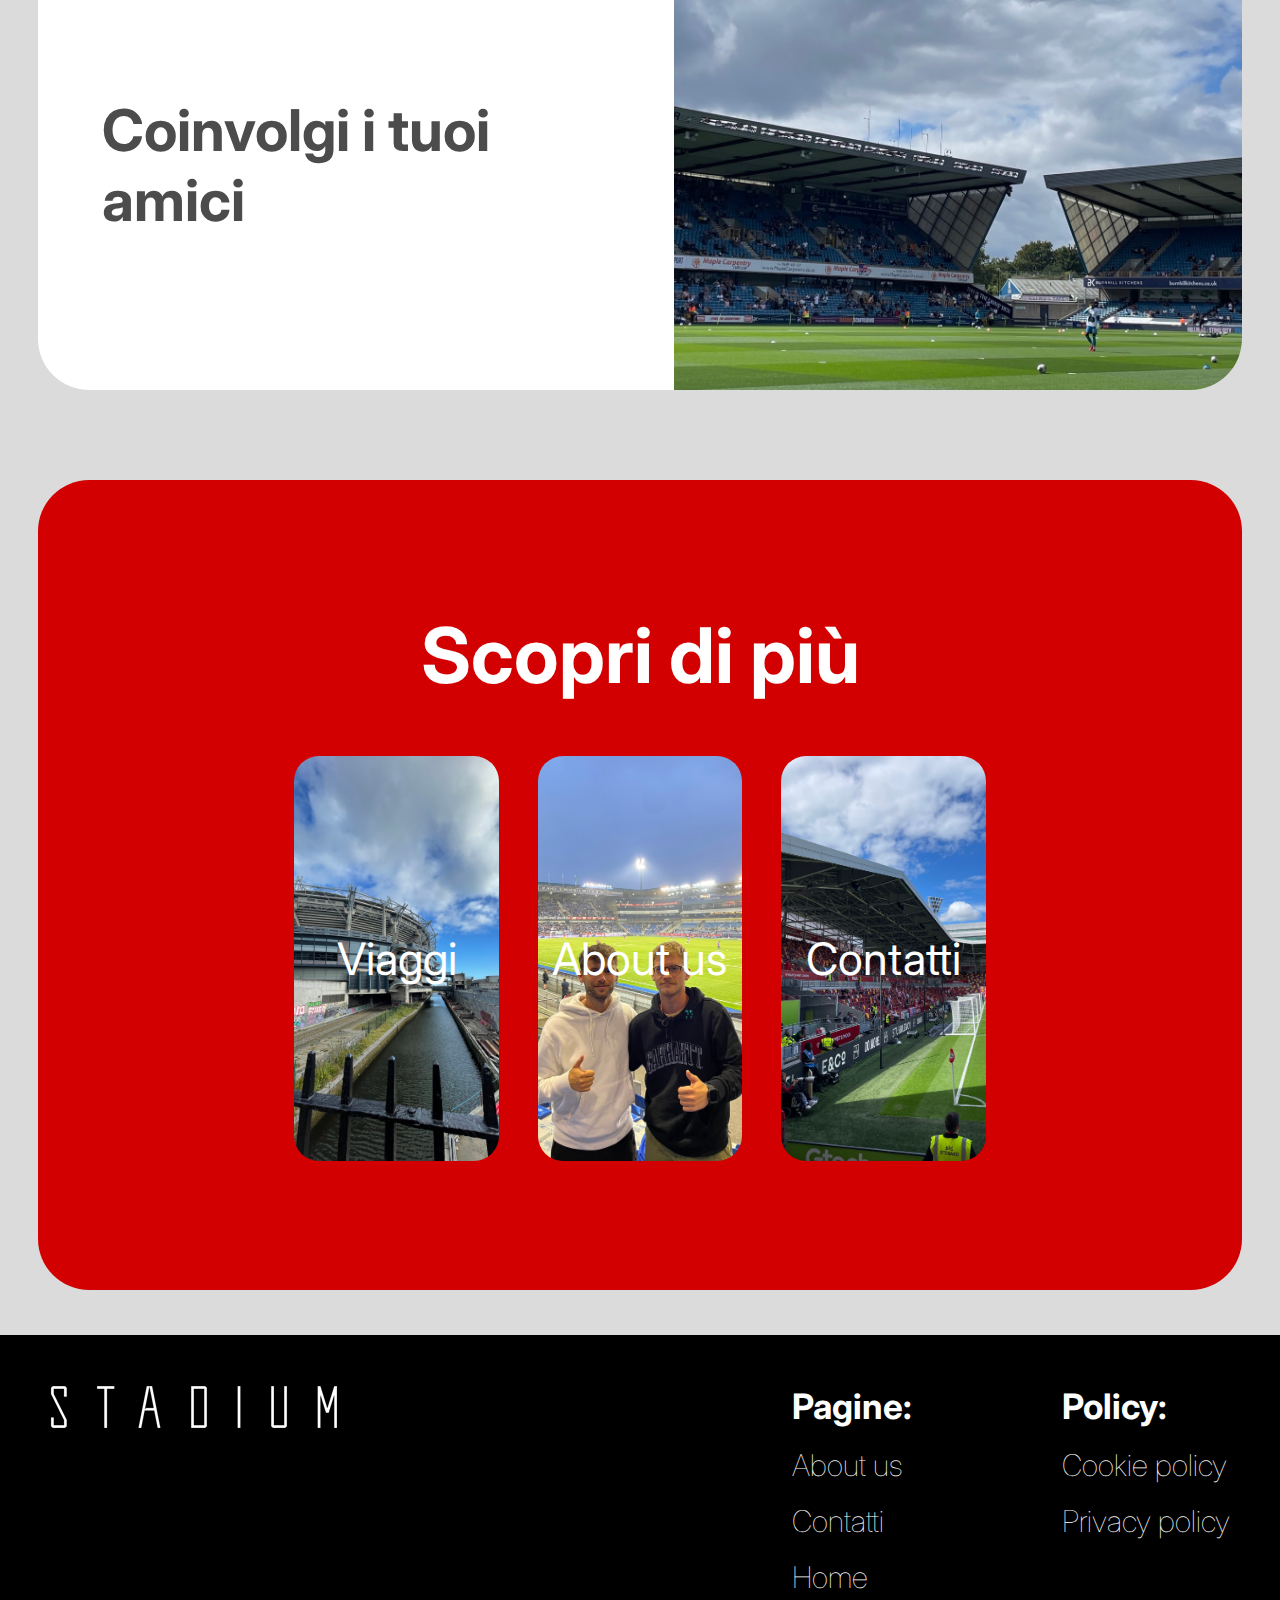
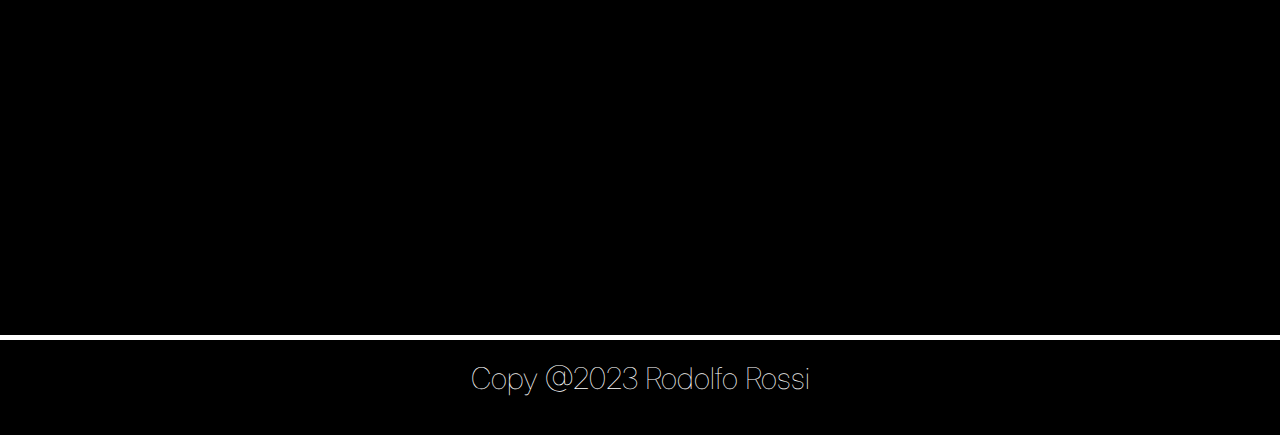
==== commit aa72c941: "bug fix" ====
--- a/code/index.html
+++ b/code/index.html
@@ -123,6 +123,7 @@
                 </div>
                 <!-- links -->
                 <div class="menu">
+                    
                     <div class="link">
                         <h3>Pagine:</h3>
                         <ul>
--- a/code/structuredbar.css
+++ b/code/structuredbar.css
@@ -33,7 +33,7 @@
     /* border: 2px solid black; */
 }
 
-
+/* buttons */
 .btns{
     /* display */
     display: flex;
@@ -42,6 +42,7 @@
     gap: 2vw;
 }
 
+/* small button */
 .btn-type1 {
     /* margin + padding */
     padding: 10px 20px;
@@ -65,7 +66,9 @@
     background-color: #D20000;
 }
 
+/* medium button */
 .btn-type3{
+
     /* dimension */
     height: 45vh;
     width: 16vw;
@@ -81,7 +84,6 @@
     /* style */
     border-radius: 25px;
     cursor: pointer;
-
 }
 
 
@@ -223,15 +225,12 @@
     display: flex;
     justify-content: center;
     align-items: center;
-
-
-
-}
-
-
-
-
-
-
-
-
+}
+
+
+
+
+
+
+
+
--- a/code/index.css
+++ b/code/index.css
@@ -1,5 +1,7 @@
 /* -- JUMBO SECTION -- */
+
 .jumbo{
+
     /* dimension */
     height: calc(100vh - 100px); 
 
@@ -20,8 +22,6 @@
     background-position: center;
     background-repeat: no-repeat;
     background-size: cover;
-
-
 }
 
 .jumbo .CTA{
@@ -42,71 +42,111 @@
 
 
 /* -- SECTION  -- */
+
+.sec-1 .wrapper, .sec-2 .wrapper{
+    
+    /* dimension */
+    height: 50vh;
+    
+    /* margin + padding */
+    /* padding: 50px; */
+    
+    
+    /* display */
+    display: flex;
+    justify-content: center;
+    align-items: center;
+    
+    /* text */
+    font-size: 25px;
+    
+    /* background */
+    background-color: #FFF;
+    
+    /* style */
+    border-radius: 4vw;
+    
+}
+
+.sec-1 .img:hover, .sec-2 .img:hover{
+    filter: brightness(50%);
+}
+
+.sec-1 .wrapper .img a, .sec-2 .wrapper .img a{
+    /* dimension */
+    height: 100%;
+    width: 100%;
+    
+    /* display */
+    display: none;
+    
+}
+
+.sec-1 .wrapper .img:hover a, .sec-2 .wrapper .img:hover a{
+    display: flex;
+    justify-content: center;
+    align-items: center;
+}
+
+.sec-1 .wrapper .txt, .sec-2 .wrapper .txt{
+    /* dimension */
+    height: 100%;
+    width: 100%;
+
+    /* display */
+    display: flex;
+    align-items: center;
+
+    padding-right: 5vw;
+    padding-left: 5vw;
+    
+}
+
+.sec-1 .wrapper .txt h2, .sec-2 .wrapper .txt h2{
+    /* dimension */
+
+    /* text */
+    font-size: 4.5vw;
+    color: #4C4C4C;
+    
+}
+
+/* SECTION 1 */
+
 .sec-1{
+    
     /* margin+padding */
     padding-top: 5vh;
     padding-right: 3vw;
     padding-left: 3vw;
     padding-bottom: 5vh;
-
-}
-
-
-.sec-1 .wrapper, .sec-2 .wrapper{
-
-    /* dimension */
-    height: 50vh;
-
-    /* margin + padding */
-    /* padding: 50px; */
-
-
-    /* display */
-    display: flex;
-    justify-content: center;
-    align-items: center;
-
-    /* text */
-    font-size: 25px;
-
-    /* background */
-    background-color: #FFF;
-
-    /* style */
-    border-radius: 4vw;
-
+    
 }
 
 .sec-1 .img{
     /* dimension */
     height: 100%;
     width: 100%;
-
+    
     /* background */
     background-image: url("../images/img-sec1.jpeg");
     background-repeat: no-repeat;
     background-size: cover;
     background-position: center;
-
-    /* display */
-    display: flex;
-    justify-content: center;
-    align-items: center;
-
-    /* text */
-    font-size: 5vw;
-
+    
+    /* display */
+    display: flex;
+    justify-content: center;
+    align-items: center;
+    
+    /* text */
+    font-size: 4.5vw;
+    
     /* style */
     border-top-left-radius: 4vw;
     border-bottom-left-radius: 4vw; 
     
-    /* animation */
-
-    
-}
-
-.sec-1 .img:hover, .sec-2 .img:hover{
-    filter: brightness(50%);
+    /* animation */   
 }
 
 .sec-1 .wrapper .txt{
@@ -114,33 +154,7 @@
     text-align: end;
 }
 
-.sec-1 .wrapper .txt h2, .sec-2 .wrapper .txt h2{
-    /* text */
-    font-size: 6vw;
-    color: #4C4C4C;
-
-}
-
-.sec-1 .wrapper .txt, .sec-2 .wrapper .txt{
-    padding-right: 5vw;
-    padding-left: 5vw;
-}
-
-.sec-1 .wrapper .img a, .sec-2 .wrapper .img a{
-    /* dimension */
-    height: 100%;
-    width: 100%;
-    
-    /* display */
-    display: none;
-
-}
-
-.sec-1 .wrapper .img:hover a, .sec-2 .wrapper .img:hover a{
-    display: flex;
-    justify-content: center;
-    align-items: center;
-}
+/* SECTION 2 */
 
 .sec-2{
     padding-bottom: 5vh;
@@ -148,6 +162,11 @@
     padding-left: 3vw;
 }
 
+.sec-2 .wrapper{
+    /* display */
+    flex-direction: row-reverse;
+}
+
 .sec-2 .img{
     /* dimension */
     height: 100%;
@@ -165,7 +184,7 @@
     align-items: center;
  
     /* text */
-    font-size: 5vw;
+    font-size: 4.5vw;
  
 
     /* style */
@@ -173,10 +192,6 @@
     border-bottom-right-radius: 4vw; 
 }
 
-.sec-2 .wrapper{
-    /* display */
-    flex-direction: row-reverse;
-}
 
 
 
@@ -237,24 +252,24 @@
     transition: transform .2s;
 }
 
-#discover-more .btn-type3 a{
-    /* dimension */
-    height: 100%;
-    width: 100%;
-
-    /* display */
-    display: flex;
-    align-items: center;
-    justify-content: center;
-
-    /* text */
-    font-size: 3.5vw;
-}
-
 #discover-more .btn-type3:hover{
     transform: scale(1.05);
 }
 
+#discover-more .btn-type3 a{
+    /* dimension */
+    height: 100%;
+    width: 100%;
+
+    /* display */
+    display: flex;
+    align-items: center;
+    justify-content: center;
+
+    /* text */
+    font-size: 3.5vw;
+}
+
 #discover-more .box-1{
     /* background */
     background-image: url("../images/img-home.jpeg");
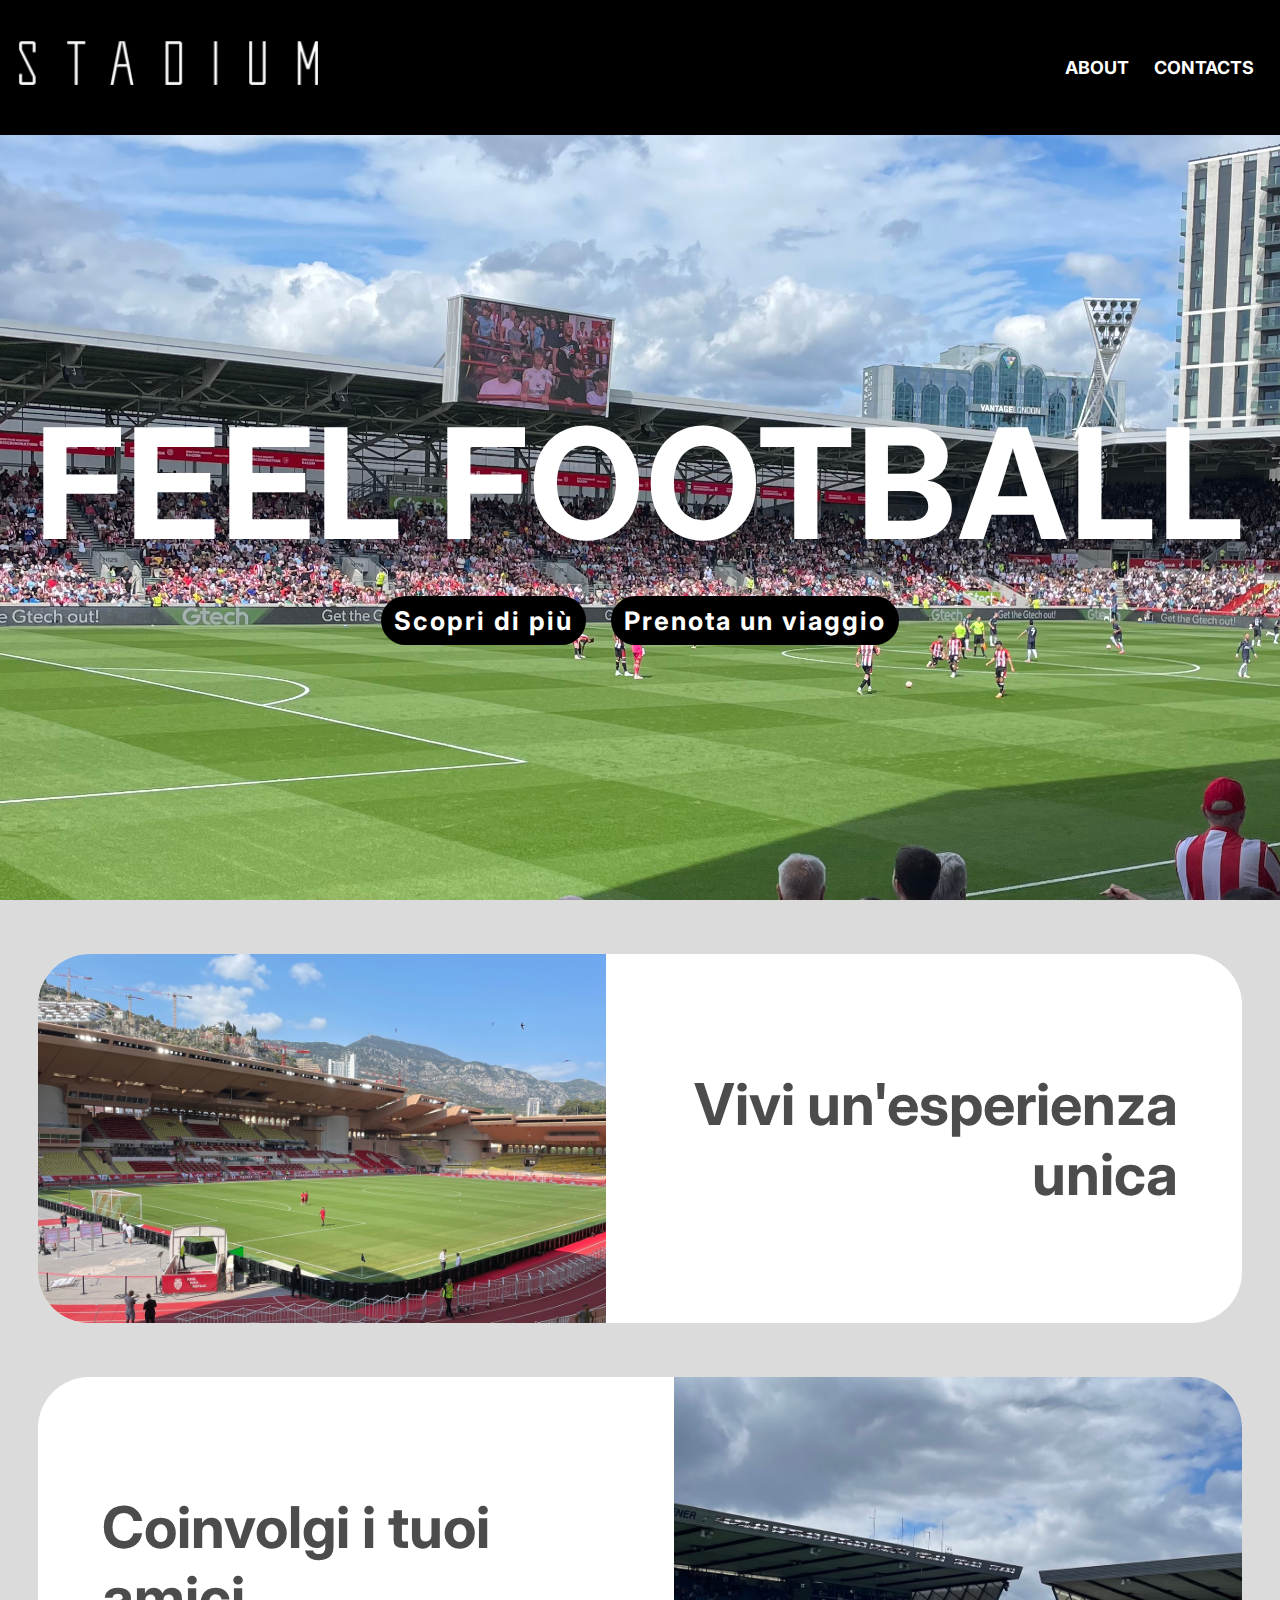
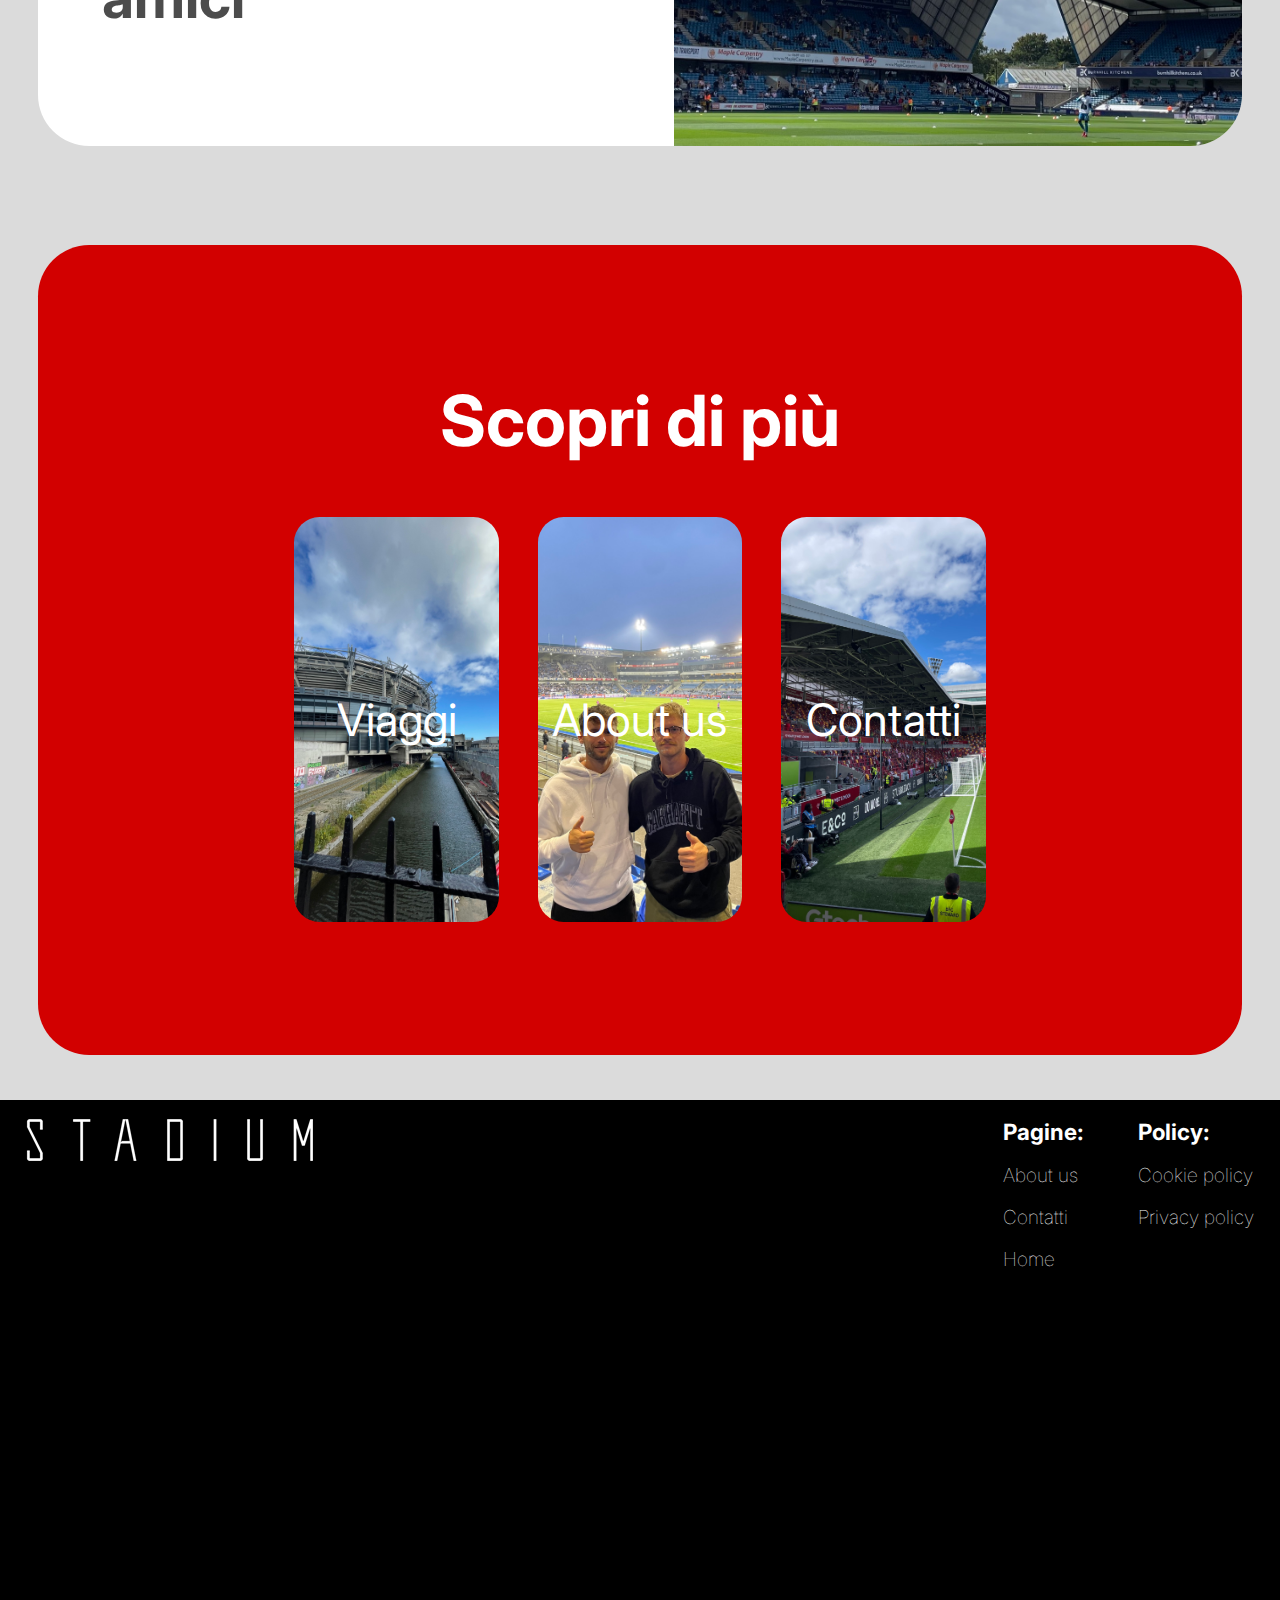
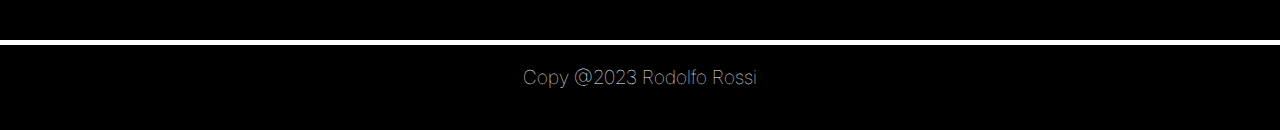
==== commit 40072b77: "v3.0" ====
--- a/code/index.html
+++ b/code/index.html
@@ -24,9 +24,9 @@
             <div class="wrapper">
 
                 <!-- logo -->
-                <!-- <div class="logo">
+                <div class="logo">
                     <img src="../images/stadium-logo.png" alt="Brand Logo">
-                </div> -->
+                </div>
 
                 <!-- brand name -->
                 <div class="brand-name">
@@ -40,6 +40,12 @@
                         <li><a target="_blank" href="contacts.html">CONTACTS</a></li>
                     </ul>
 
+                </div>
+
+                <!-- burger menu -->
+                <div class="burger-menu">
+                    <!-- <img src="../images/burger-menu.png" alt="burger-menu"> -->
+                    <a href=""></a>
                 </div>
 
             </div>
@@ -119,6 +125,10 @@
             <div class="wrapper">
                 <!-- logo -->
                 <div class="logo">
+                    <img src="../images/stadium-logo.png" alt="Logo stadium">
+                </div>
+                
+                <div class="brand-name">
                     <img src="../images/stadium-title.png" alt="Brand name">
                 </div>
                 <!-- links -->
--- a/code/structuredbar.css
+++ b/code/structuredbar.css
@@ -26,7 +26,7 @@
 
 .wrapper{
     /* dimension */
-    max-width: 2400px;
+    max-width: 2000px;
     margin: 0 auto;
 
     /* border */
@@ -45,7 +45,7 @@
 /* small button */
 .btn-type1 {
     /* margin + padding */
-    padding: 10px 20px;
+    padding: 1vh 1vw;
 
     /* text */
     font-size: 2vw;
@@ -62,7 +62,7 @@
 }
 
 .btn-type1:hover{
-    transform: scale(1.1);
+    transform: scale(1.05);
     background-color: #D20000;
 }
 
@@ -82,7 +82,7 @@
 
 
     /* style */
-    border-radius: 25px;
+    border-radius: 2vw;
     cursor: pointer;
 }
 
@@ -93,7 +93,7 @@
 
 nav{
     /* dimension */
-    height: 200px;
+    height: 15vh;
 
     /* background */
     background-color: #000;
@@ -107,11 +107,11 @@
 
 nav .wrapper{
     /* dimension */
-    height: 200px;
+    height: 15vh;
 
     /* margin and padding */
-    padding-left: 20px;
-    padding-right: 20px;
+    padding-left: 2vh;
+    padding-right: 2vw;
 
     /* display */
     display: flex;
@@ -119,27 +119,30 @@
     align-items: center;
 }
 
+nav .logo {
+    display: none;
+}
+
 nav .logo img{
     /* dimesnion */
-    height: 50px;
-    width: 150px;
-    /* margin */
-    margin-right: auot;
-    margin-top: 10px;
-}
-
-nav .brand-name img{
-    /* dimension */
-    height: 50px;
+    height: 5vh;
+    width: 15vw;
+
     /* margin */
     margin-right: auto;
-    margin-left: auto;
+    margin-top: 1vh;
+}
+
+nav .brand-name img{
+    /* dimension */
+    height: 5vh;
+    /* margin */
 }
 
 nav .menu ul{
     /* display */
     display: flex;
-    gap: 50px;
+    gap: 2vw;
 
     /* margin */
     margin-left: auto;
@@ -149,7 +152,7 @@
     /* style */
     list-style: none; 
     /* text */
-    font-size: 30px;
+    font-size: 2vh;
 }
 
 
@@ -165,18 +168,39 @@
     text-decoration: underline;
 }
 
+nav .burger-menu {
+    display: none;
+    height: 6vh;
+    width: 10vw;
+
+    background-image: url(../images/burger-menu.png);
+    background-repeat: no-repeat;
+    background-size: cover;
+    background-position: center;
+}
+
+nav .burger-menu a {
+    height: 100%;
+    width: 100%;
+    font-size: 1px;
+}
+
+nav .burger-menu:hover {
+    filter: brightness(50%);
+}
+
 /* -- FOOTER -- */
 footer{
 
     /* dimension */
-    height: 700px;
+    height: 70vh;
 
     /* background */
     background-color: black;
 
     /* text */
     color: #FFF;
-    font-size: 30px;
+    font-size: 1.5vw;
     font-weight: lighter;
 }
 
@@ -187,9 +211,9 @@
 
 footer .wrapper{
     /* dimension */
-    height: 600px;
+    height: 60vh;
     /* margin + padding */
-    padding: 50px;
+    padding: 2vh 2vw;
     /* display */
     display: flex;
     justify-content: space-between;
@@ -198,19 +222,34 @@
 
 .foot ul li {
     list-style: none;
-    margin-top: 20px;
-}
-
-.foot .logo .img{
-    /* dimension */
-    height: 50px;
+    margin-top: 2vh;
+}
+
+.foot .logo {
+    display: none;
+}
+
+.foot .logo img{
+    /* dimesnion */
+    height: 5vh;
+    width: 15vw;
+
+    /* margin */
+    margin-right: auto;
+    margin-top: 1vh;
+}
+
+.foot .brand-name .img{
+    /* dimension */
+    height: 5vh;
+    width: 15vw;
 }
 
 .foot .menu {
     /* display */
     display: flex;
     justify-content: end;
-    gap: 150px;
+    gap: 6vh;
 }
 
 footer .copyright{
@@ -228,9 +267,59 @@
 }
 
 
-
-
-
-
-
-
+/* -- MEDIA QUERIES -- */
+
+/* Mobile */
+@media only screen and (max-width: 1000px) {
+
+    /* utilities */
+    .btn-type1 {
+        font-size: 4vw;
+    }
+
+    .btn-type3 {
+        height: 20vh;
+        width: 60vw;
+    }
+
+    /* navbar */
+    nav .logo {
+        display: block;
+    }
+
+    nav .brand-name {
+        display: none;
+    }
+
+    nav .menu{
+        display: none;
+    }
+
+    nav .burger-menu {
+        display: block;
+    }
+    
+    /* footer */
+    footer {
+        font-size: 3vw;
+    }
+
+    .foot .brand-name {
+        display: none;
+    }
+
+    .foot .logo{
+        display: block;
+    }
+
+
+
+}
+
+
+
+
+
+
+
+
--- a/code/index.css
+++ b/code/index.css
@@ -3,7 +3,7 @@
 .jumbo{
 
     /* dimension */
-    height: calc(100vh - 100px); 
+    height: calc(100vh - 15vh); 
 
     /* display */
     display: flex;
@@ -44,9 +44,10 @@
 /* -- SECTION  -- */
 
 .sec-1 .wrapper, .sec-2 .wrapper{
-    
-    /* dimension */
-    height: 50vh;
+
+    /* dimension */
+    height: 41vh;
+    
     
     /* margin + padding */
     /* padding: 50px; */
@@ -103,7 +104,6 @@
 }
 
 .sec-1 .wrapper .txt h2, .sec-2 .wrapper .txt h2{
-    /* dimension */
 
     /* text */
     font-size: 4.5vw;
@@ -114,12 +114,14 @@
 /* SECTION 1 */
 
 .sec-1{
+
+    height: 50vh;
     
     /* margin+padding */
-    padding-top: 5vh;
+    padding-top: 6vh;
     padding-right: 3vw;
     padding-left: 3vw;
-    padding-bottom: 5vh;
+    padding-bottom: 3vh;
     
 }
 
@@ -157,7 +159,9 @@
 /* SECTION 2 */
 
 .sec-2{
-    padding-bottom: 5vh;
+    
+    padding-top: 3vh;
+    padding-bottom: 6vh;
     padding-right: 3vw;
     padding-left: 3vw;
 }
@@ -237,6 +241,10 @@
 
 }
 
+#discover-more .wrapper h2 {
+    font-size: 5.5vw;
+}
+
 #discover-more .menu ul{
     /* display */
     display: flex;
@@ -293,4 +301,72 @@
 }
 
 
-
+/* -- MEDIA QUERIES -- */
+
+/* Mobile */
+@media only screen and (max-width: 1000px) {
+
+    /* SECTION */
+    .sec-1 .wrapper, .sec-2 .wrapper{
+
+        flex-direction: column;
+    
+    }
+
+    .sec-1 .wrapper .txt, .sec-2 .wrapper .txt {
+
+        flex-direction: column;
+        justify-content: center;
+        text-align: center;
+    }
+
+    .sec-1 .wrapper .txt h2, .sec-2 .wrapper .txt h2{
+
+        font-size: 8vw;
+    }
+    
+    .sec-1 .img { 
+    
+        /* text */
+        font-size: 4.5vw;
+ 
+        /* style */
+        border-top-right-radius: 4vw;
+        border-bottom-left-radius: 0;
+
+
+    }
+
+    .sec-2 .wrapper {
+        flex-direction: column-reverse;
+    }
+
+    .sec-2 .img { 
+    
+        /* text */
+        font-size: 4.5vw;
+ 
+        /* style */
+        border-bottom-left-radius: 4vw;
+        border-top-right-radius: 0;
+
+        /* background */
+        background-position: start;
+
+    }
+
+    /* DISCOVER-MORE */
+    #discover-more .menu ul{
+        flex-direction: column;
+    }
+
+    #discover-more .wrapper h2{
+        font-size: 10vw;
+    }
+
+
+
+
+}
+
+
